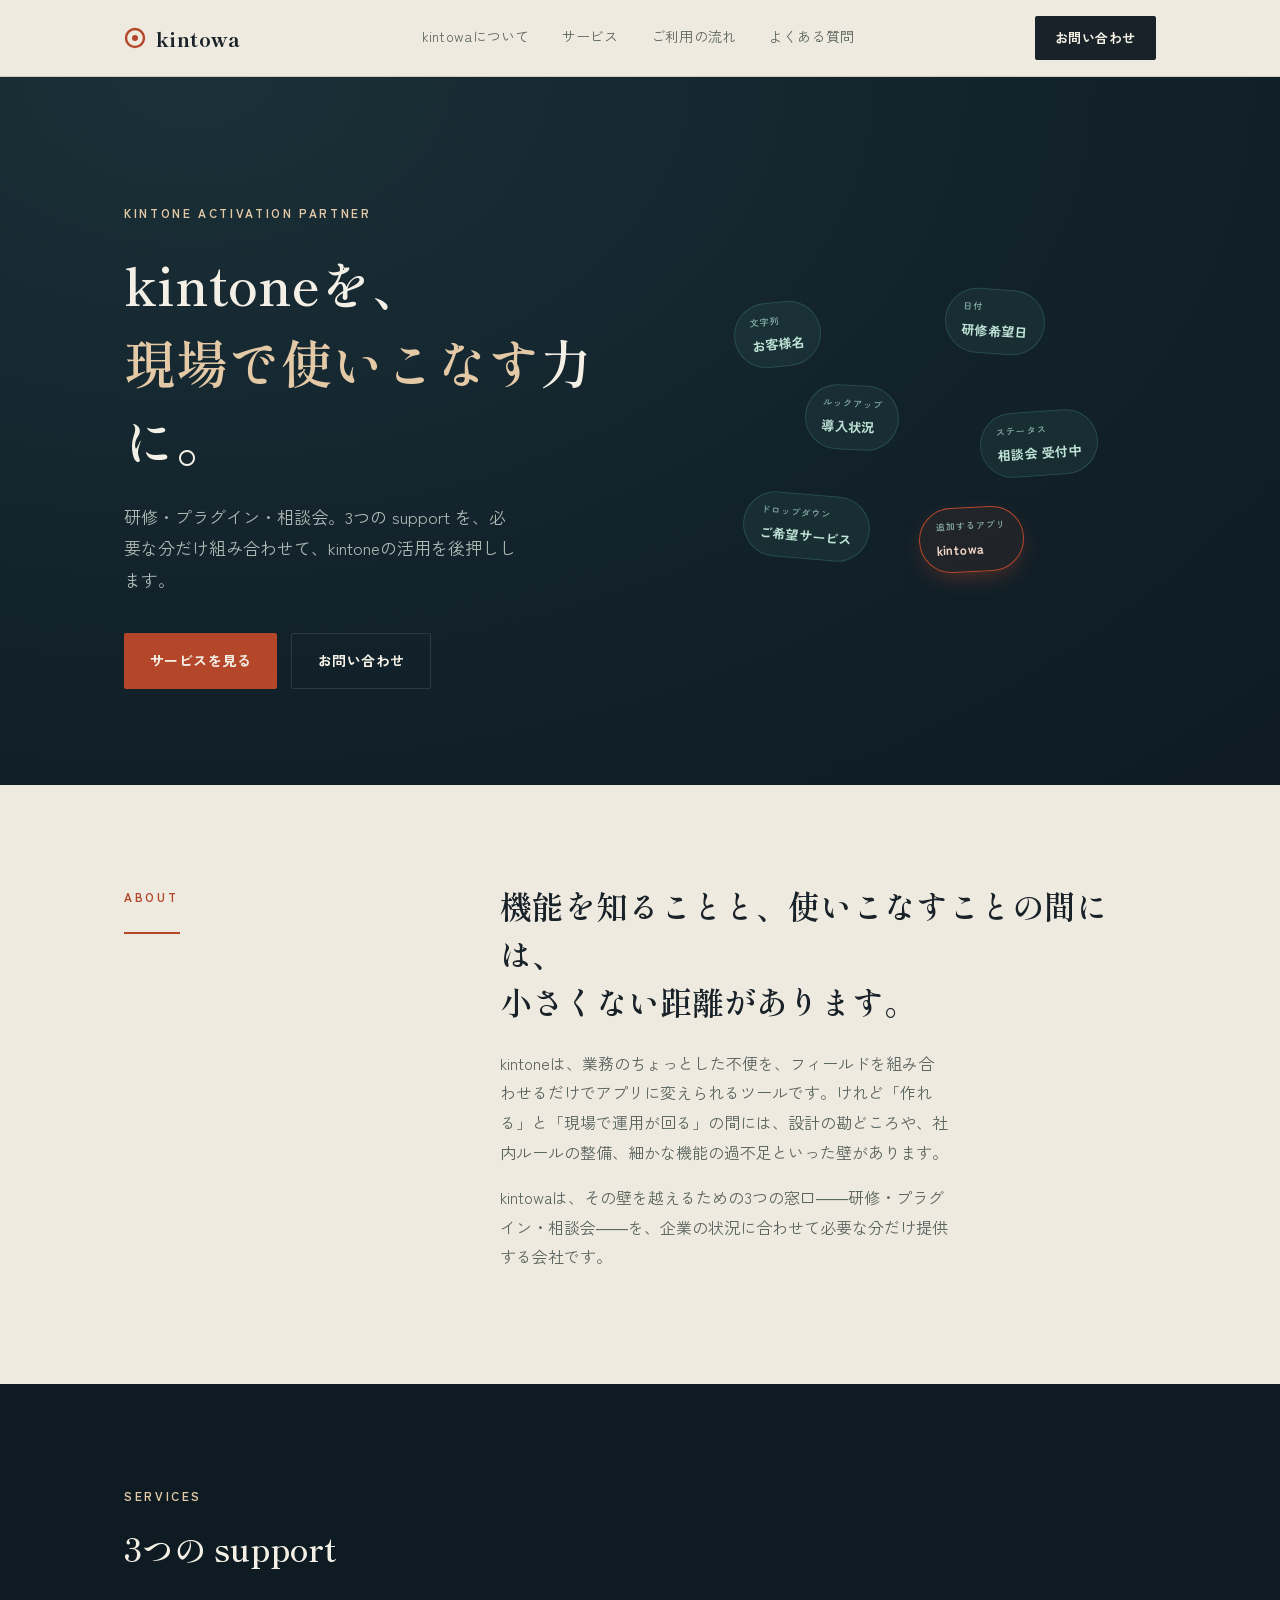
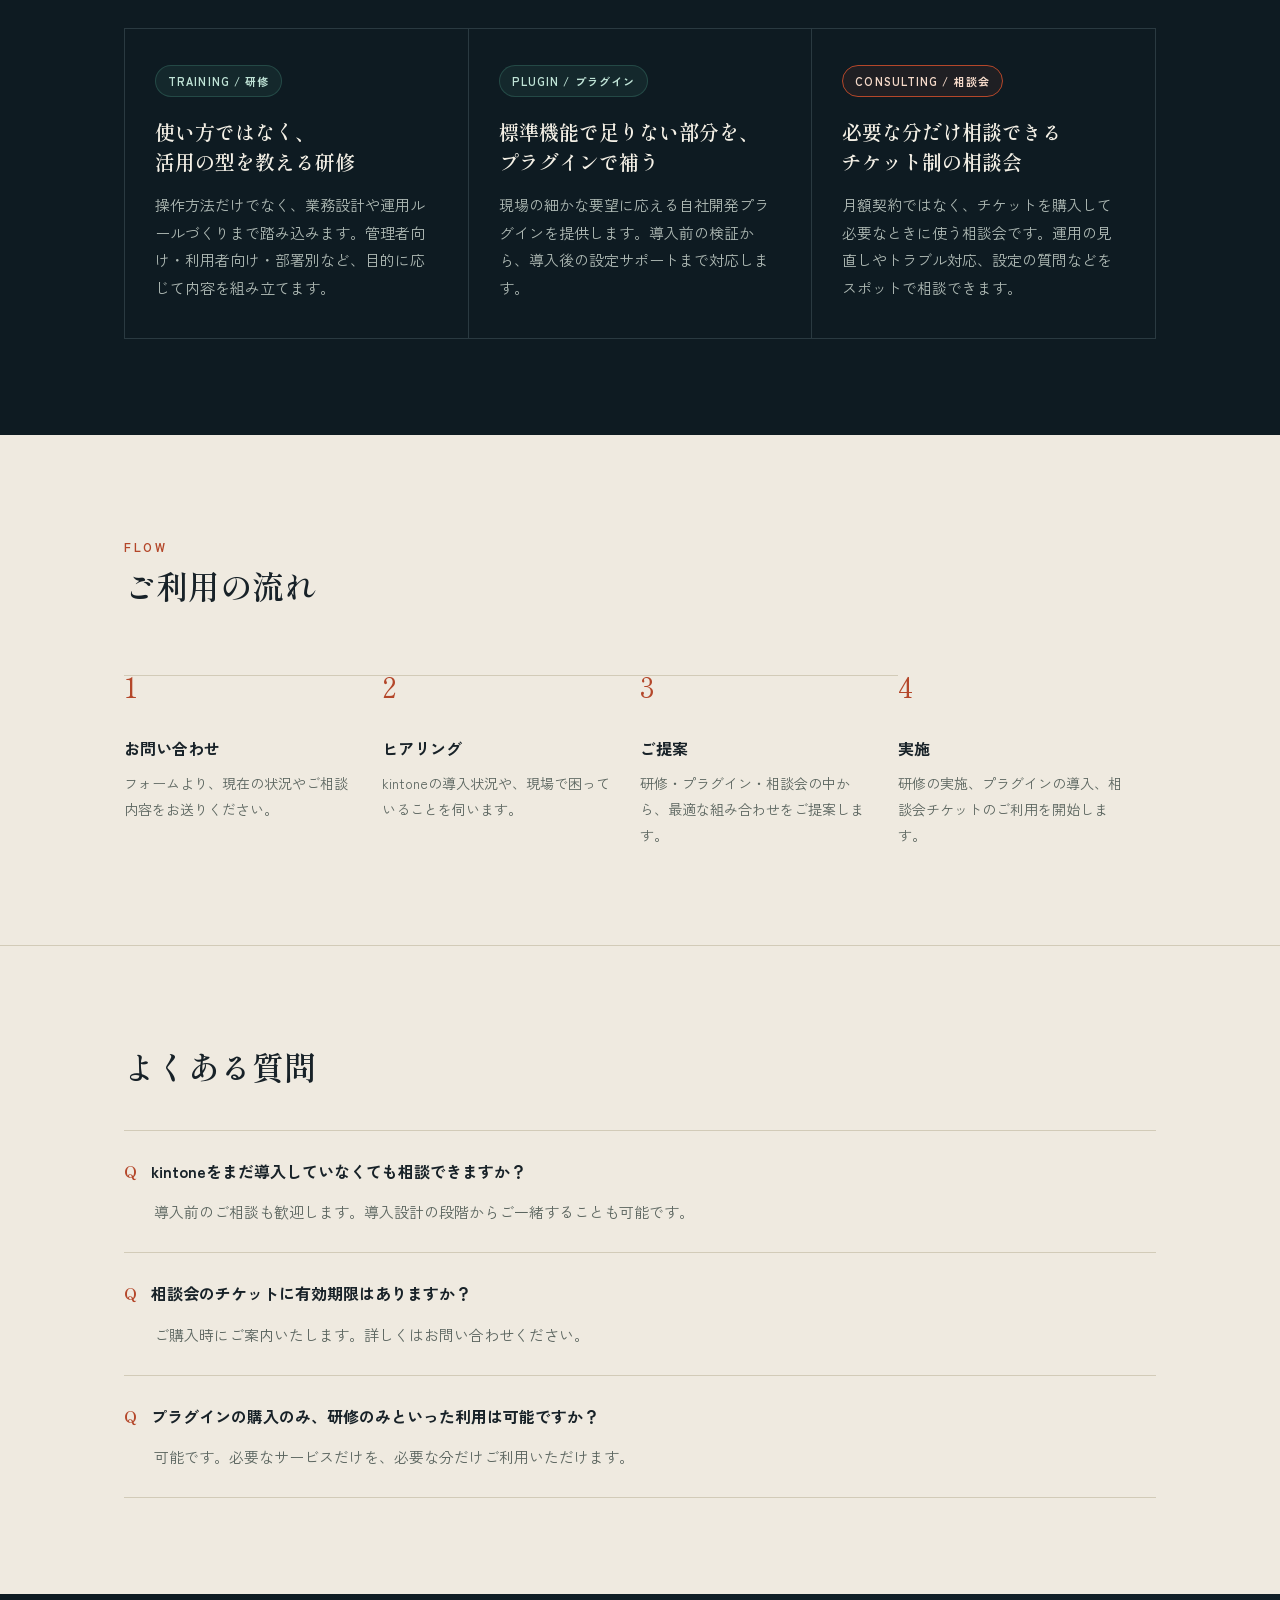
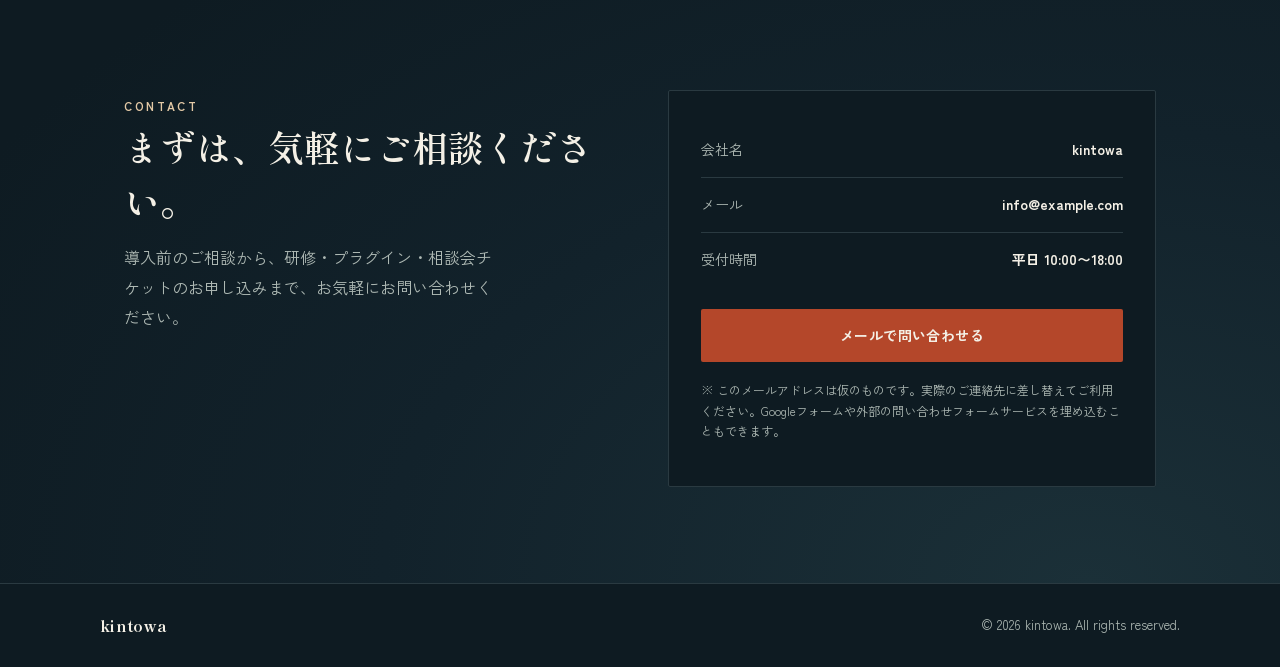
==== index.html @ f4c5b15b "Add files via upload" ====
<!DOCTYPE html>
<html lang="ja">
<head>
<meta charset="UTF-8">
<meta name="viewport" content="width=device-width, initial-scale=1.0">
<title>kintowa | kintoneを、現場で使いこなす。</title>
<meta name="description" content="kintowaは、kintoneの研修・プラグイン販売・チケット制相談会を通じて、現場での活用を支援する会社です。">
<style>
  @import url('https://fonts.googleapis.com/css2?family=Shippori+Mincho:wght@400;600;800&family=Zen+Kaku+Gothic+New:wght@400;500;700&display=swap');

  :root{
    --bg-dark:#12222B;
    --bg-dark-2:#0E1B22;
    --bg-light:#EFEAE0;
    --ink:#182228;
    --paper:#F4F0E6;
    --muted-on-light:#5B655F;
    --muted-on-dark:#AEB9B4;
    --stamp:#B4472A;
    --stamp-soft:#B4472A1a;
    --field:#3E7A6B;
    --field-soft:#3E7A6B26;
    --line-light:#D2CBB8;
    --line-dark:#2A3A41;
    --radius:2px;
  }

  *{box-sizing:border-box;}
  html{scroll-behavior:smooth;}
  body{
    margin:0;
    font-family:'Zen Kaku Gothic New', sans-serif;
    background:var(--bg-light);
    color:var(--ink);
    line-height:1.85;
    -webkit-font-smoothing:antialiased;
  }
  h1,h2,h3{
    font-family:'Shippori Mincho', serif;
    font-weight:600;
    line-height:1.5;
    margin:0;
  }
  a{color:inherit;text-decoration:none;}
  img,svg{display:block;max-width:100%;}
  .wrap{max-width:1080px;margin:0 auto;padding:0 24px;}
  section{padding:96px 0;}
  @media (max-width:640px){ section{padding:64px 0;} }

  .kicker{
    font-size:12px;
    letter-spacing:.22em;
    font-weight:700;
    text-transform:uppercase;
  }
  .on-light .kicker{color:var(--stamp);}
  .on-dark .kicker{color:#E3C9A6;}

  /* ---------- Header ---------- */
  header{
    position:sticky; top:0; z-index:50;
    background:rgba(239,234,224,.92);
    backdrop-filter:blur(6px);
    border-bottom:1px solid var(--line-light);
  }
  .header-inner{
    max-width:1080px;margin:0 auto;padding:16px 24px;
    display:flex;align-items:center;justify-content:space-between;
  }
  .brand{display:flex;align-items:center;gap:10px;font-family:'Shippori Mincho',serif;font-size:20px;font-weight:800;letter-spacing:.02em;}
  .brand .ring{width:22px;height:22px;flex:none;}
  nav.links{display:flex;gap:32px;font-size:14px;letter-spacing:.02em;}
  nav.links a{color:var(--muted-on-light);border-bottom:1px solid transparent;padding-bottom:2px;transition:color .15s, border-color .15s;}
  nav.links a:hover{color:var(--ink);border-color:var(--stamp);}
  .nav-cta{
    font-size:13px;font-weight:700;color:var(--paper);
    background:var(--ink);padding:10px 20px;border-radius:var(--radius);
    letter-spacing:.04em;
  }
  @media (max-width:720px){ nav.links{display:none;} }

  /* ---------- Hero ---------- */
  .hero{
    background:radial-gradient(120% 140% at 15% 0%, #1B3038 0%, var(--bg-dark) 55%, var(--bg-dark-2) 100%);
    color:var(--paper);
    padding-top:120px;
  }
  .hero-grid{
    display:grid;grid-template-columns:1.1fr .9fr;gap:56px;align-items:center;
  }
  @media (max-width:860px){ .hero-grid{grid-template-columns:1fr;} }
  .hero h1{font-size:clamp(32px,4.6vw,52px);color:var(--paper);margin-top:18px;}
  .hero h1 em{font-style:normal;color:#E3C9A6;}
  .hero p.lead{margin-top:22px;color:var(--muted-on-dark);font-size:17px;max-width:44ch;}
  .hero-cta{display:flex;gap:14px;margin-top:38px;flex-wrap:wrap;}
  .btn{
    display:inline-flex;align-items:center;gap:8px;
    padding:14px 26px;border-radius:var(--radius);
    font-size:14px;font-weight:700;letter-spacing:.03em;
    transition:transform .15s ease, background .15s ease;
  }
  .btn:hover{transform:translateY(-1px);}
  .btn-primary{background:var(--stamp);color:var(--paper);}
  .btn-primary:hover{background:#9C3B21;}
  .btn-ghost{border:1px solid var(--line-dark);color:var(--paper);}
  .btn-ghost:hover{border-color:var(--paper);}
  .on-light .btn-ghost{border:1px solid var(--line-light);color:var(--ink);}
  .on-light .btn-ghost:hover{border-color:var(--ink);}

  /* field-chip cluster (signature element) */
  .chips{position:relative;height:320px;}
  .chip{
    position:absolute;
    font-family:'Zen Kaku Gothic New',sans-serif;
    font-size:13px;font-weight:700;letter-spacing:.02em;
    padding:10px 16px;border-radius:999px;
    background:var(--field-soft);
    color:#BFE3D6;
    border:1px solid #3E7A6B66;
    white-space:nowrap;
  }
  .chip span.tag{display:block;font-size:9px;letter-spacing:.12em;color:#8FB8AC;font-weight:500;margin-bottom:2px;}
  .chip.c1{top:6%; left:4%;  transform:rotate(-6deg);}
  .chip.c2{top:2%; left:52%; transform:rotate(4deg);}
  .chip.c3{top:32%; left:20%; transform:rotate(3deg);}
  .chip.c4{top:40%; left:60%; transform:rotate(-4deg);}
  .chip.c5{top:66%; left:6%;  transform:rotate(5deg);}
  .chip.c6{top:70%; left:46%; transform:rotate(-3deg);}
  .chip.highlight{
    background:var(--stamp-soft);
    border:1px solid var(--stamp);
    color:#F4D9C9;
    box-shadow:0 8px 24px -8px rgba(180,71,42,.55);
  }
  .chip .arrow{position:absolute;left:-30px;top:50%;transform:translateY(-50%);font-size:16px;color:var(--stamp);}
  @media (max-width:860px){ .chips{height:260px;} .chip{font-size:11px;padding:8px 12px;} }
  @media (max-width:480px){ .chips{display:none;} }

  /* ---------- About ---------- */
  .about{background:var(--bg-light);}
  .about-grid{display:grid;grid-template-columns:.5fr 1fr;gap:48px;}
  @media (max-width:720px){ .about-grid{grid-template-columns:1fr;} }
  .about h2{font-size:clamp(24px,3vw,32px);}
  .about p{color:var(--muted-on-light);max-width:56ch;}
  .rule{width:56px;height:2px;background:var(--stamp);margin:22px 0;}

  /* ---------- Services ---------- */
  .services{background:var(--bg-dark-2);color:var(--paper);}
  .services .sec-head{max-width:60ch;margin-bottom:56px;}
  .services h2{color:var(--paper);font-size:clamp(24px,3vw,32px);margin-top:14px;}
  .svc-grid{display:grid;grid-template-columns:repeat(3,1fr);gap:1px;background:var(--line-dark);border:1px solid var(--line-dark);}
  @media (max-width:820px){ .svc-grid{grid-template-columns:1fr;} }
  .svc-card{background:var(--bg-dark-2);padding:36px 30px;}
  .svc-card .tagchip{
    display:inline-block;font-size:11px;font-weight:700;letter-spacing:.1em;
    padding:5px 12px;border-radius:999px;margin-bottom:20px;
  }
  .svc-card.f1 .tagchip{background:var(--field-soft);color:#BFE3D6;border:1px solid #3E7A6B66;}
  .svc-card.f2 .tagchip{background:var(--field-soft);color:#BFE3D6;border:1px solid #3E7A6B66;}
  .svc-card.f3 .tagchip{background:var(--stamp-soft);color:#F4D9C9;border:1px solid var(--stamp);}
  .svc-card h3{color:var(--paper);font-size:20px;margin-bottom:14px;}
  .svc-card p{color:var(--muted-on-dark);font-size:15px;margin:0;}

  /* ---------- Flow ---------- */
  .flow{background:var(--bg-light);}
  .flow .sec-head{max-width:60ch;margin-bottom:52px;}
  .flow h2{font-size:clamp(24px,3vw,32px);}
  .steps{display:grid;grid-template-columns:repeat(4,1fr);gap:0;position:relative;}
  @media (max-width:860px){ .steps{grid-template-columns:1fr;gap:28px;} }
  .step{padding:0 24px 0 0;position:relative;}
  .step:not(:last-child)::after{
    content:"";position:absolute;top:14px;right:0;width:100%;height:1px;background:var(--line-light);
  }
  @media (max-width:860px){ .step:not(:last-child)::after{display:none;} }
  .step .num{font-family:'Shippori Mincho',serif;font-size:28px;color:var(--stamp);display:block;margin-bottom:14px;}
  .step h4{font-size:16px;font-weight:700;margin-bottom:8px;font-family:'Zen Kaku Gothic New',sans-serif;}
  .step p{color:var(--muted-on-light);font-size:14px;margin:0;}

  /* ---------- FAQ ---------- */
  .faq{background:var(--bg-light);border-top:1px solid var(--line-light);}
  .faq h2{font-size:clamp(24px,3vw,32px);margin-bottom:40px;}
  .qa{border-top:1px solid var(--line-light);padding:26px 0;}
  .qa:last-child{border-bottom:1px solid var(--line-light);}
  .qa .q{display:flex;gap:14px;font-weight:700;font-size:16px;}
  .qa .q .mark{color:var(--stamp);font-family:'Shippori Mincho',serif;}
  .qa .a{margin-top:12px;padding-left:30px;color:var(--muted-on-light);font-size:15px;}

  /* ---------- Contact ---------- */
  .contact{
    background:radial-gradient(100% 140% at 85% 100%, #1B3038 0%, var(--bg-dark) 55%, var(--bg-dark-2) 100%);
    color:var(--paper);
  }
  .contact-inner{display:grid;grid-template-columns:1fr 1fr;gap:56px;align-items:start;}
  @media (max-width:820px){ .contact-inner{grid-template-columns:1fr;} }
  .contact h2{color:var(--paper);font-size:clamp(26px,3.4vw,36px);}
  .contact p.lead{color:var(--muted-on-dark);margin-top:16px;max-width:46ch;}
  .contact-card{
    background:#0E1B22;border:1px solid var(--line-dark);border-radius:var(--radius);padding:32px;
  }
  .contact-card .row{display:flex;justify-content:space-between;padding:14px 0;border-bottom:1px solid var(--line-dark);font-size:14px;}
  .contact-card .row:last-of-type{border-bottom:none;}
  .contact-card .row span:first-child{color:var(--muted-on-dark);}
  .contact-card .row span:last-child{color:var(--paper);font-weight:700;}
  .contact-note{margin-top:18px;font-size:12px;color:var(--muted-on-dark);line-height:1.7;}

  /* ---------- Footer ---------- */
  footer{background:var(--bg-dark-2);color:var(--muted-on-dark);border-top:1px solid var(--line-dark);}
  .footer-inner{display:flex;justify-content:space-between;align-items:center;padding:28px 0;font-size:13px;flex-wrap:wrap;gap:12px;}
  .footer-inner .brand{color:var(--paper);font-size:15px;}

  @media (prefers-reduced-motion: reduce){
    html{scroll-behavior:auto;}
    .btn{transition:none;}
  }
</style>
</head>
<body>

<header class="on-light">
  <div class="header-inner">
    <a href="#top" class="brand">
      <svg class="ring" viewBox="0 0 22 22"><circle cx="11" cy="11" r="9" fill="none" stroke="#B4472A" stroke-width="2.4"/><circle cx="11" cy="11" r="3" fill="#B4472A"/></svg>
      kintowa
    </a>
    <nav class="links">
      <a href="#about">kintowaについて</a>
      <a href="#services">サービス</a>
      <a href="#flow">ご利用の流れ</a>
      <a href="#faq">よくある質問</a>
    </nav>
    <a href="#contact" class="nav-cta">お問い合わせ</a>
  </div>
</header>

<section class="hero on-dark" id="top">
  <div class="wrap hero-grid">
    <div>
      <span class="kicker">kintone activation partner</span>
      <h1>kintoneを、<br><em>現場で使いこなす</em>力に。</h1>
      <p class="lead">研修・プラグイン・相談会。3つの support を、必要な分だけ組み合わせて、kintoneの活用を後押しします。</p>
      <div class="hero-cta">
        <a href="#services" class="btn btn-primary">サービスを見る</a>
        <a href="#contact" class="btn btn-ghost">お問い合わせ</a>
      </div>
    </div>
    <div class="chips" aria-hidden="true">
      <div class="chip c1"><span class="tag">文字列</span>お客様名</div>
      <div class="chip c2"><span class="tag">日付</span>研修希望日</div>
      <div class="chip c3"><span class="tag">ルックアップ</span>導入状況</div>
      <div class="chip c4"><span class="tag">ステータス</span>相談会 受付中</div>
      <div class="chip c5"><span class="tag">ドロップダウン</span>ご希望サービス</div>
      <div class="chip c6 highlight"><span class="tag">追加するアプリ</span>kintowa</div>
    </div>
  </div>
</section>

<section class="about on-light" id="about">
  <div class="wrap about-grid">
    <div>
      <span class="kicker">about</span>
      <div class="rule"></div>
    </div>
    <div>
      <h2>機能を知ることと、使いこなすことの間には、<br>小さくない距離があります。</h2>
      <p style="margin-top:24px;">kintoneは、業務のちょっとした不便を、フィールドを組み合わせるだけでアプリに変えられるツールです。けれど「作れる」と「現場で運用が回る」の間には、設計の勘どころや、社内ルールの整備、細かな機能の過不足といった壁があります。</p>
      <p>kintowaは、その壁を越えるための3つの窓口――研修・プラグイン・相談会――を、企業の状況に合わせて必要な分だけ提供する会社です。</p>
    </div>
  </div>
</section>

<section class="services on-dark" id="services">
  <div class="wrap">
    <div class="sec-head">
      <span class="kicker">services</span>
      <h2>3つの support</h2>
    </div>
    <div class="svc-grid">
      <div class="svc-card f1">
        <span class="tagchip">TRAINING / 研修</span>
        <h3>使い方ではなく、<br>活用の型を教える研修</h3>
        <p>操作方法だけでなく、業務設計や運用ルールづくりまで踏み込みます。管理者向け・利用者向け・部署別など、目的に応じて内容を組み立てます。</p>
      </div>
      <div class="svc-card f2">
        <span class="tagchip">PLUGIN / プラグイン</span>
        <h3>標準機能で足りない部分を、<br>プラグインで補う</h3>
        <p>現場の細かな要望に応える自社開発プラグインを提供します。導入前の検証から、導入後の設定サポートまで対応します。</p>
      </div>
      <div class="svc-card f3">
        <span class="tagchip">CONSULTING / 相談会</span>
        <h3>必要な分だけ相談できる<br>チケット制の相談会</h3>
        <p>月額契約ではなく、チケットを購入して必要なときに使う相談会です。運用の見直しやトラブル対応、設定の質問などをスポットで相談できます。</p>
      </div>
    </div>
  </div>
</section>

<section class="flow on-light" id="flow">
  <div class="wrap">
    <div class="sec-head">
      <span class="kicker">flow</span>
      <h2>ご利用の流れ</h2>
    </div>
    <div class="steps">
      <div class="step">
        <span class="num">1</span>
        <h4>お問い合わせ</h4>
        <p>フォームより、現在の状況やご相談内容をお送りください。</p>
      </div>
      <div class="step">
        <span class="num">2</span>
        <h4>ヒアリング</h4>
        <p>kintoneの導入状況や、現場で困っていることを伺います。</p>
      </div>
      <div class="step">
        <span class="num">3</span>
        <h4>ご提案</h4>
        <p>研修・プラグイン・相談会の中から、最適な組み合わせをご提案します。</p>
      </div>
      <div class="step">
        <span class="num">4</span>
        <h4>実施</h4>
        <p>研修の実施、プラグインの導入、相談会チケットのご利用を開始します。</p>
      </div>
    </div>
  </div>
</section>

<section class="faq on-light" id="faq">
  <div class="wrap">
    <h2>よくある質問</h2>
    <div class="qa">
      <div class="q"><span class="mark">Q</span>kintoneをまだ導入していなくても相談できますか？</div>
      <div class="a">導入前のご相談も歓迎します。導入設計の段階からご一緒することも可能です。</div>
    </div>
    <div class="qa">
      <div class="q"><span class="mark">Q</span>相談会のチケットに有効期限はありますか？</div>
      <div class="a">ご購入時にご案内いたします。詳しくはお問い合わせください。</div>
    </div>
    <div class="qa">
      <div class="q"><span class="mark">Q</span>プラグインの購入のみ、研修のみといった利用は可能ですか？</div>
      <div class="a">可能です。必要なサービスだけを、必要な分だけご利用いただけます。</div>
    </div>
  </div>
</section>

<section class="contact on-dark" id="contact">
  <div class="wrap contact-inner">
    <div>
      <span class="kicker">contact</span>
      <h2>まずは、気軽にご相談ください。</h2>
      <p class="lead">導入前のご相談から、研修・プラグイン・相談会チケットのお申し込みまで、お気軽にお問い合わせください。</p>
    </div>
    <div class="contact-card">
      <div class="row"><span>会社名</span><span>kintowa</span></div>
      <div class="row"><span>メール</span><span><a href="mailto:info@example.com">info@example.com</a></span></div>
      <div class="row"><span>受付時間</span><span>平日 10:00〜18:00</span></div>
      <a href="mailto:info@example.com" class="btn btn-primary" style="width:100%;justify-content:center;margin-top:22px;">メールで問い合わせる</a>
      <p class="contact-note">※ このメールアドレスは仮のものです。実際のご連絡先に差し替えてご利用ください。Googleフォームや外部の問い合わせフォームサービスを埋め込むこともできます。</p>
    </div>
  </div>
</section>

<footer>
  <div class="wrap footer-inner">
    <span class="brand">kintowa</span>
    <span>© 2026 kintowa. All rights reserved.</span>
  </div>
</footer>

</body>
</html>
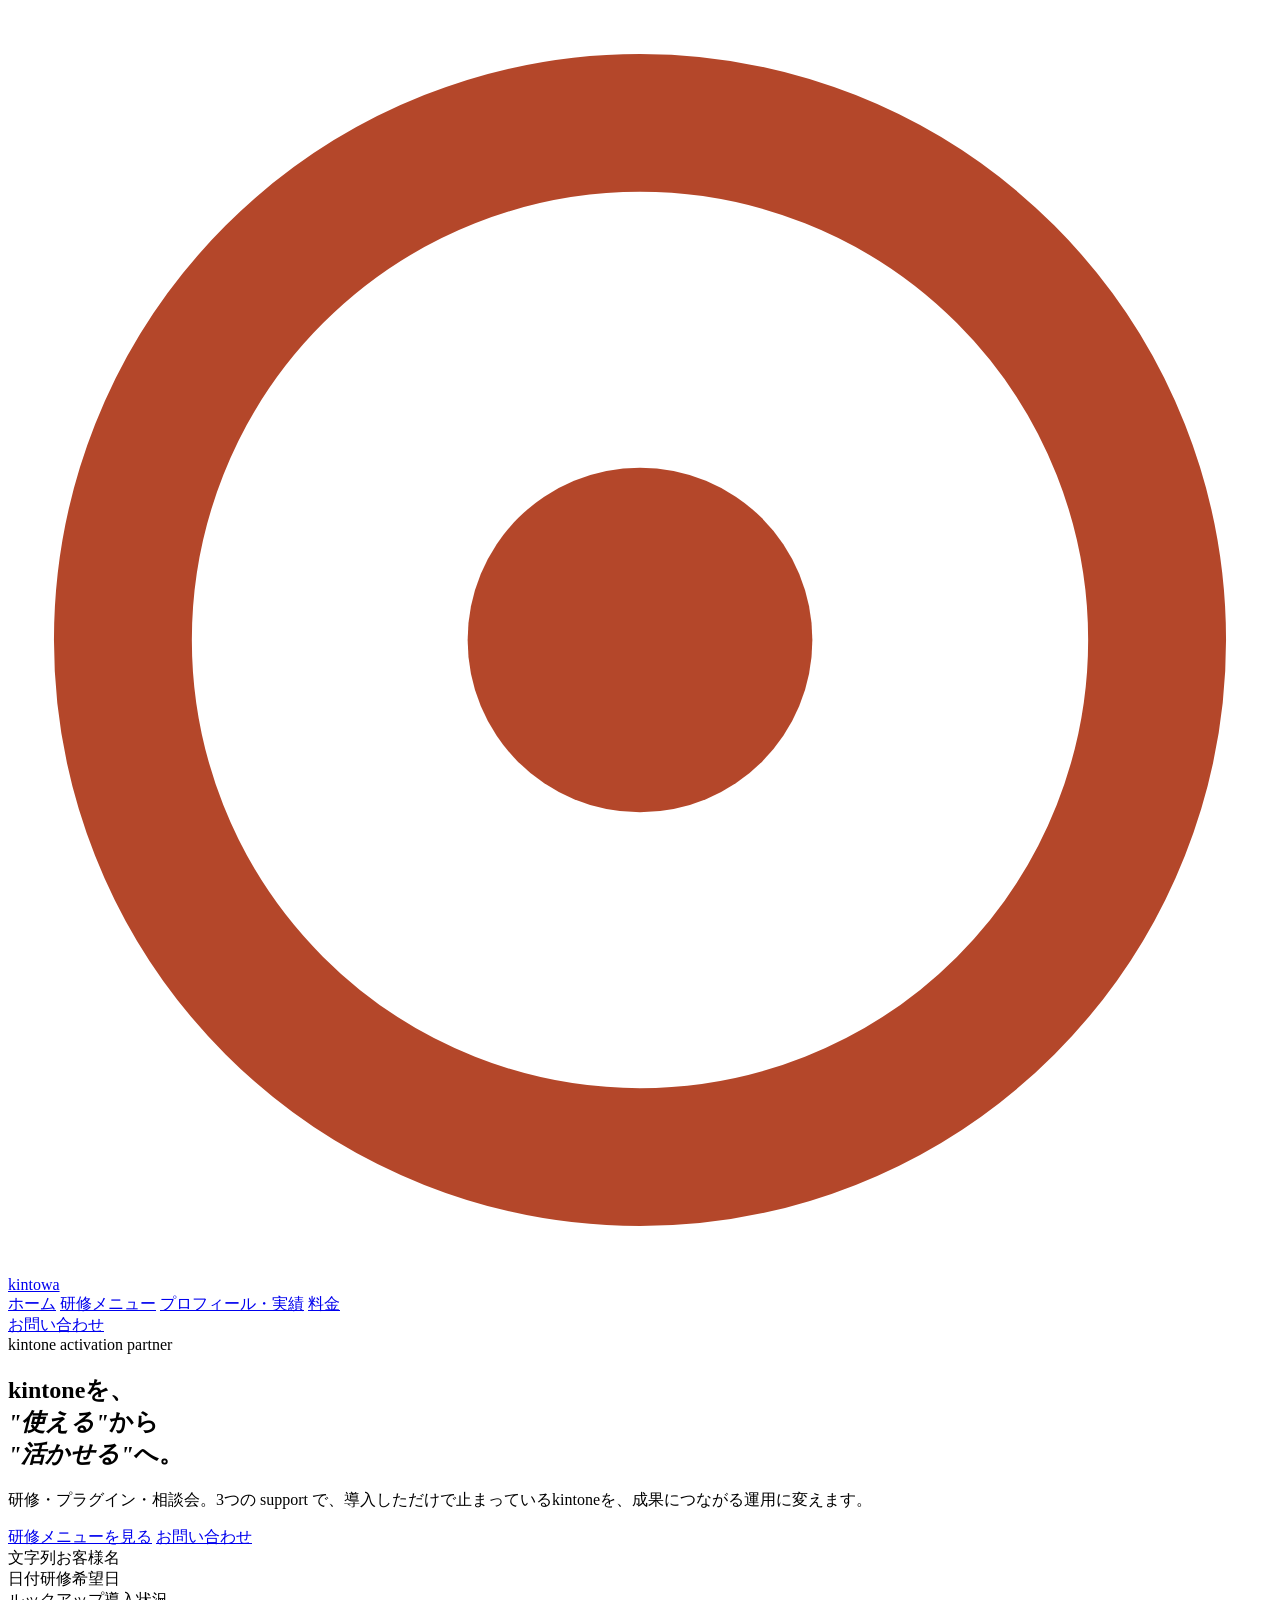
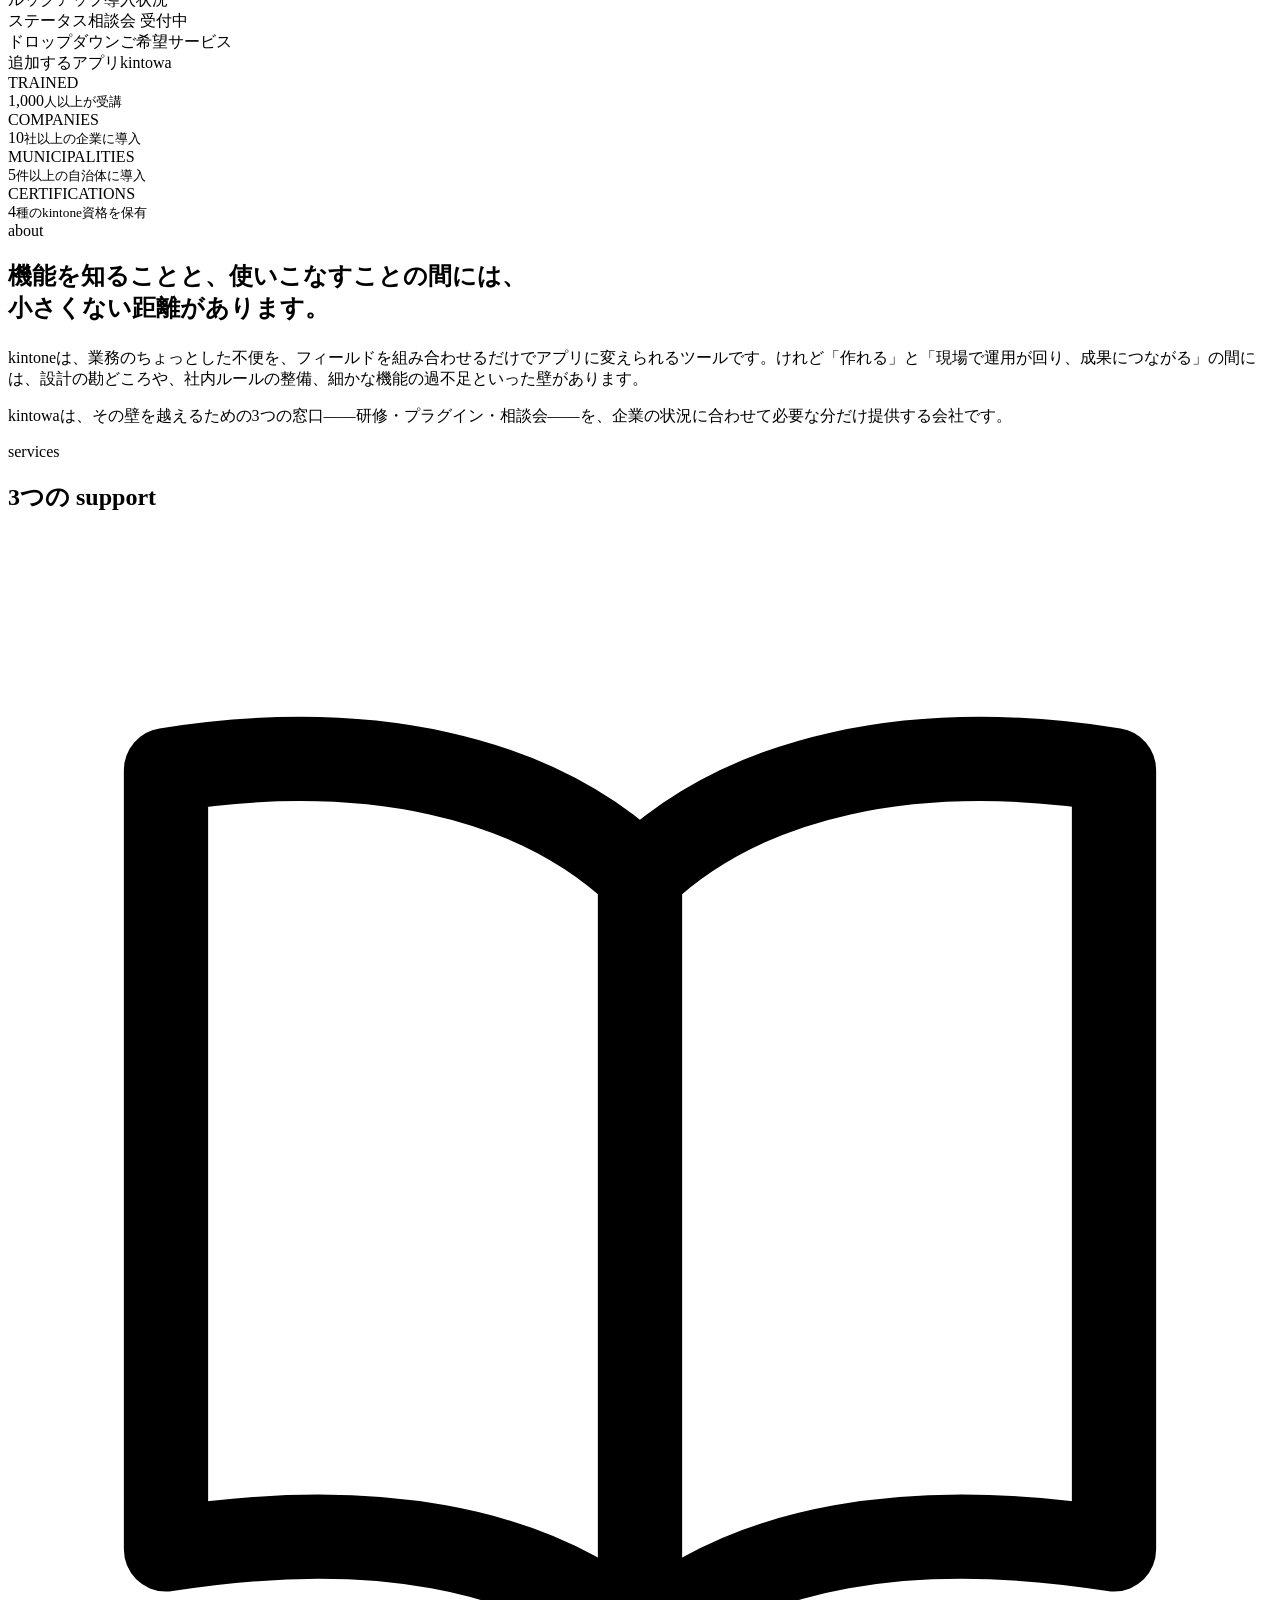
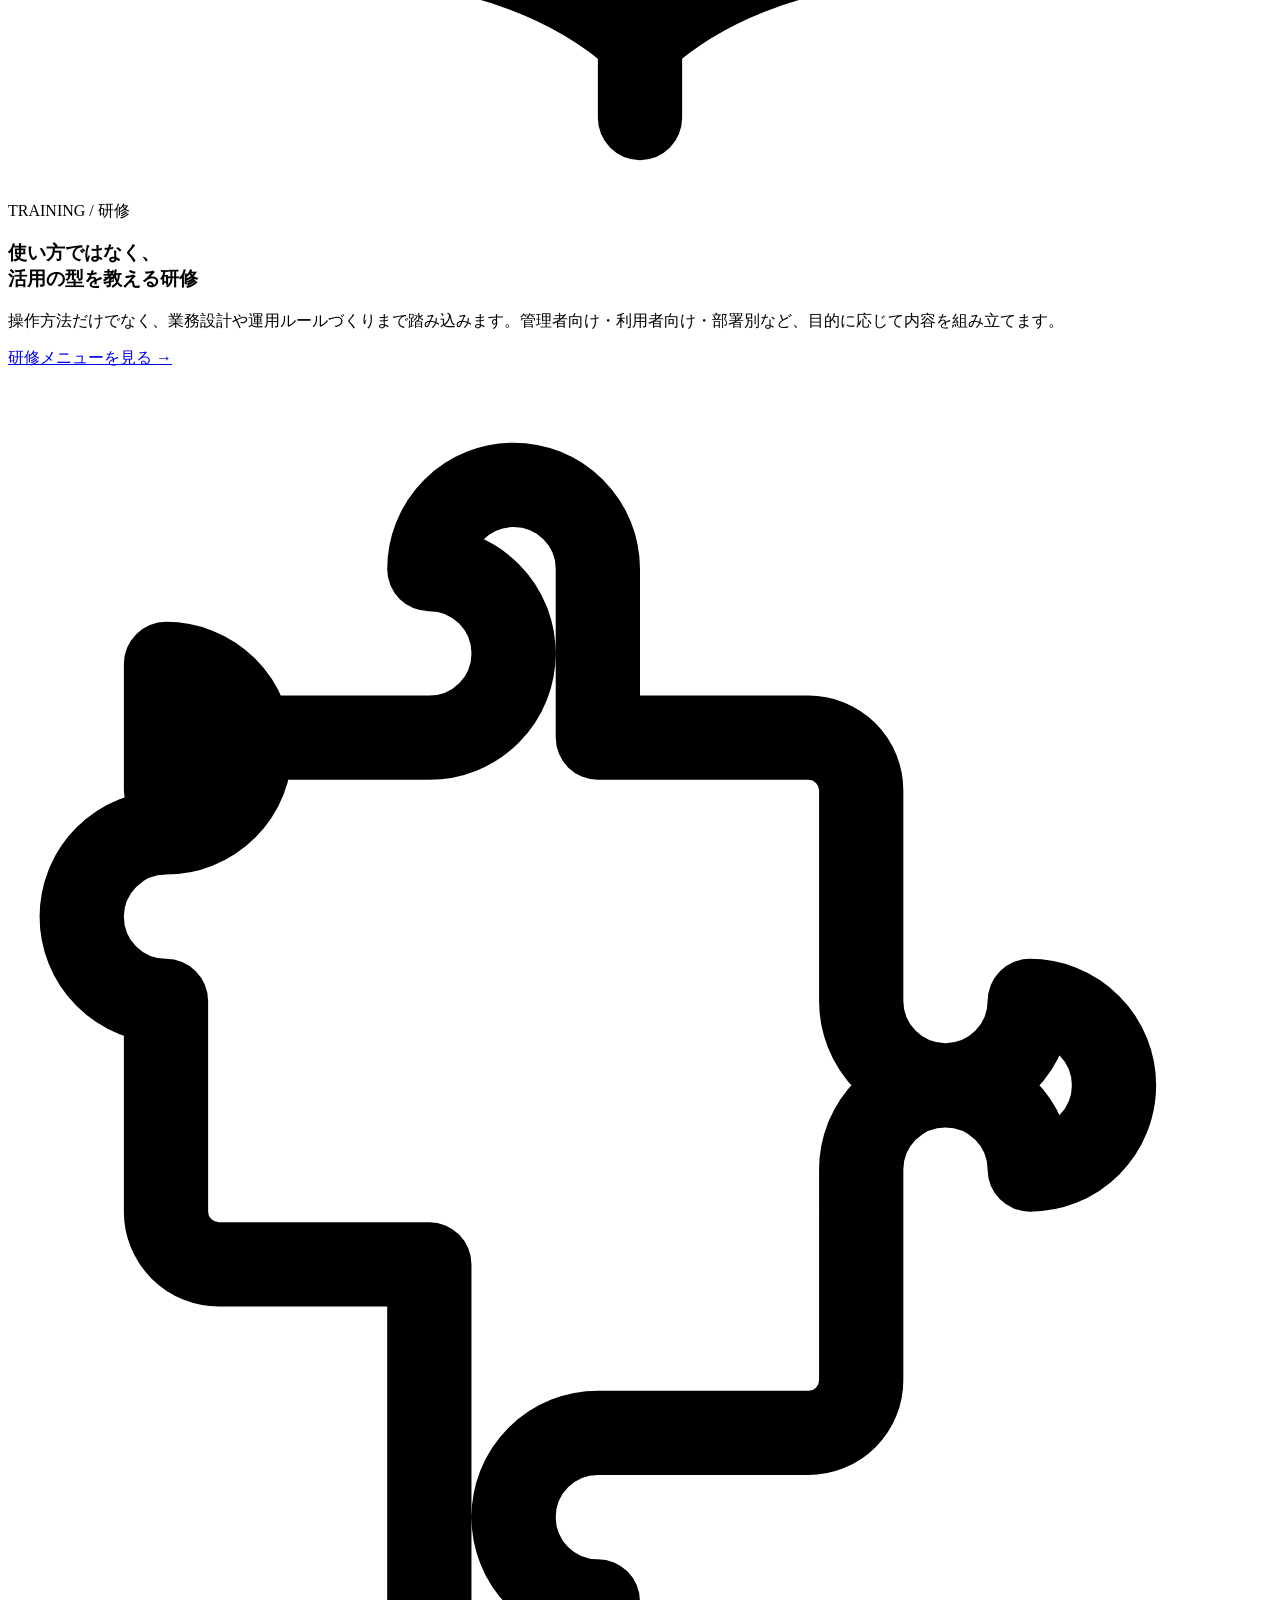
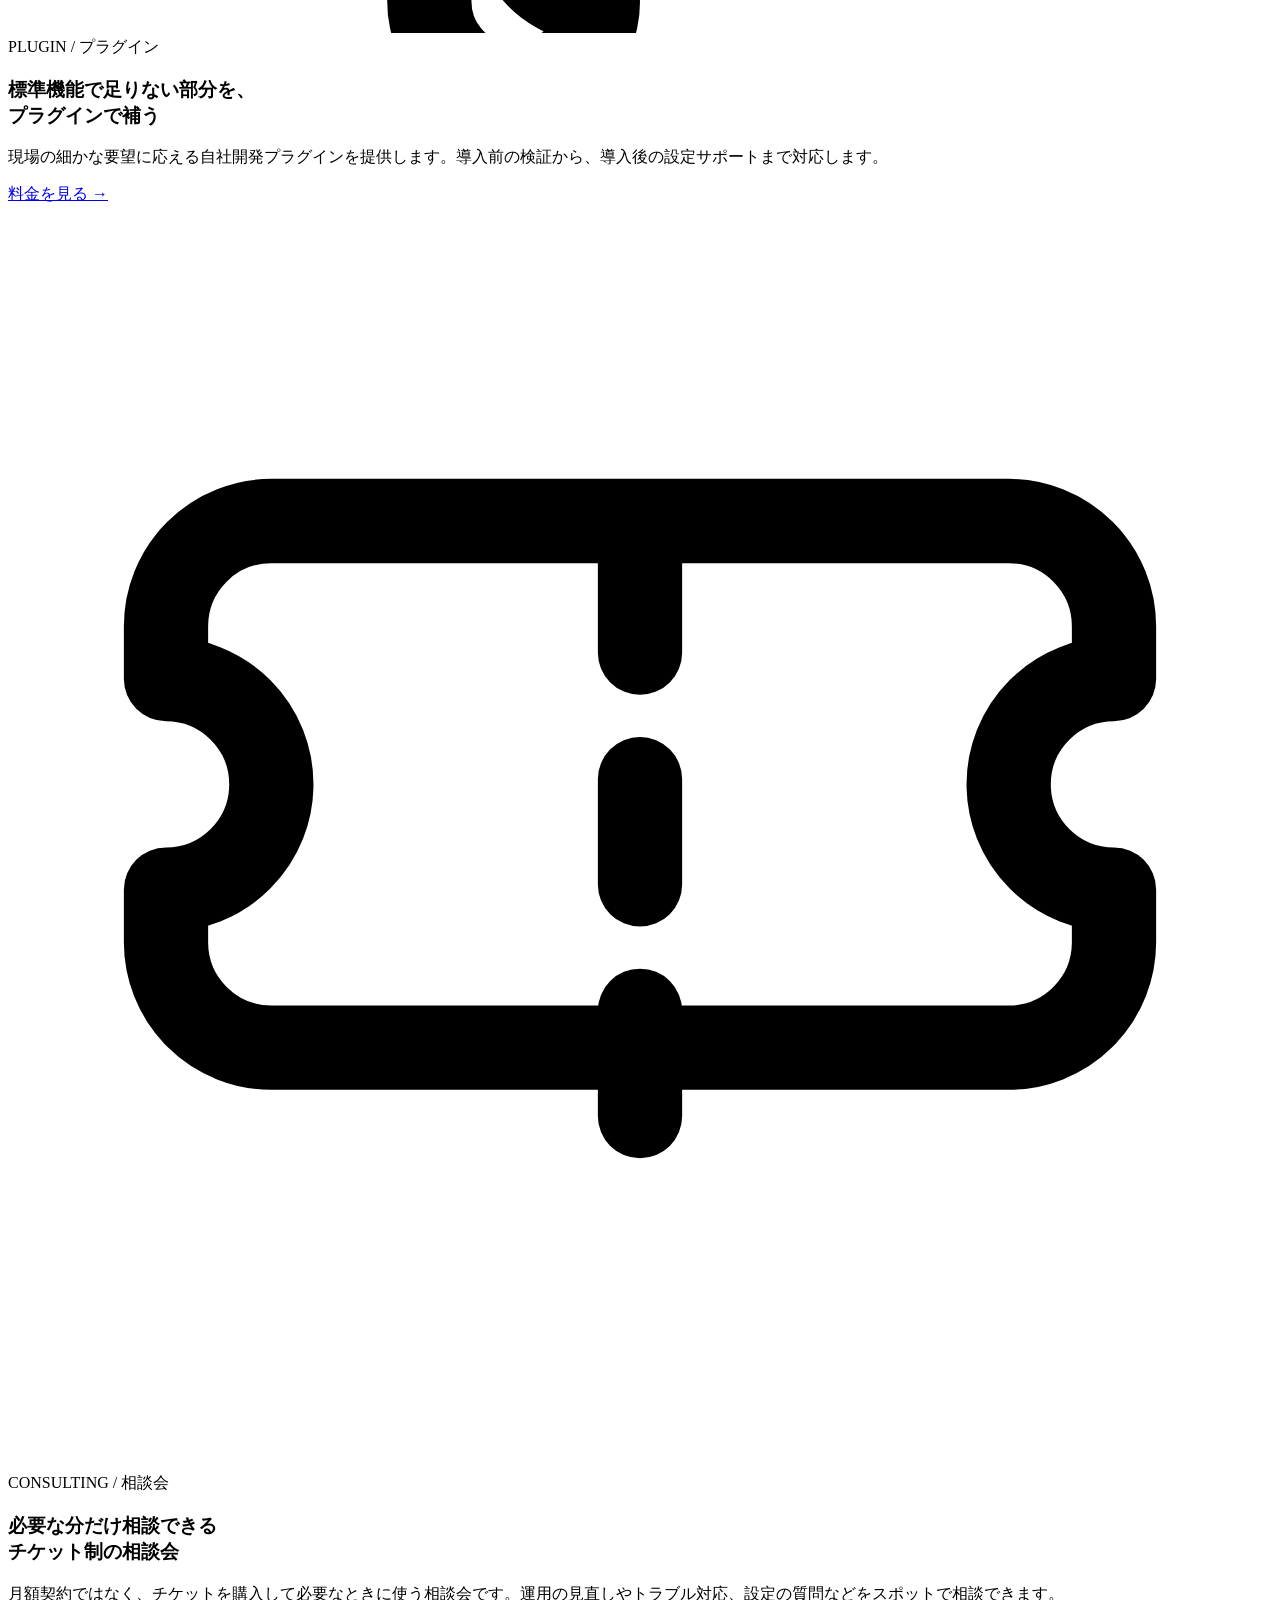
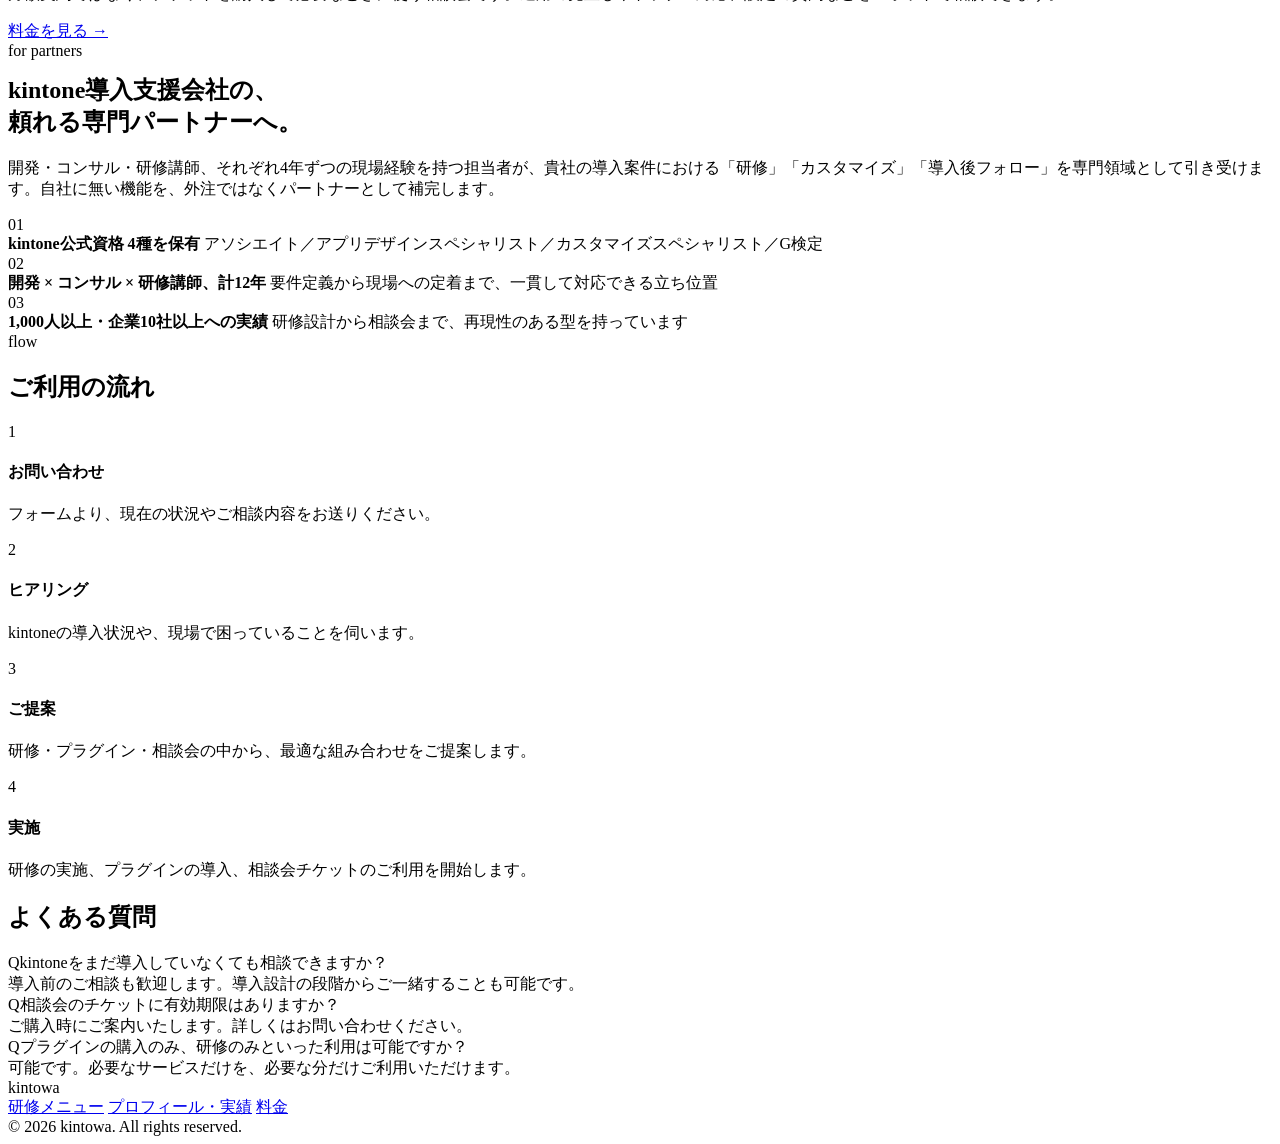
==== commit c99d9eaa: "Add files via upload" ====
--- a/index.html
+++ b/index.html
@@ -3,232 +3,25 @@
 <head>
 <meta charset="UTF-8">
 <meta name="viewport" content="width=device-width, initial-scale=1.0">
-<title>kintowa | kintoneを、現場で使いこなす。</title>
-<meta name="description" content="kintowaは、kintoneの研修・プラグイン販売・チケット制相談会を通じて、現場での活用を支援する会社です。">
-<style>
-  @import url('https://fonts.googleapis.com/css2?family=Shippori+Mincho:wght@400;600;800&family=Zen+Kaku+Gothic+New:wght@400;500;700&display=swap');
-
-  :root{
-    --bg-dark:#12222B;
-    --bg-dark-2:#0E1B22;
-    --bg-light:#EFEAE0;
-    --ink:#182228;
-    --paper:#F4F0E6;
-    --muted-on-light:#5B655F;
-    --muted-on-dark:#AEB9B4;
-    --stamp:#B4472A;
-    --stamp-soft:#B4472A1a;
-    --field:#3E7A6B;
-    --field-soft:#3E7A6B26;
-    --line-light:#D2CBB8;
-    --line-dark:#2A3A41;
-    --radius:2px;
-  }
-
-  *{box-sizing:border-box;}
-  html{scroll-behavior:smooth;}
-  body{
-    margin:0;
-    font-family:'Zen Kaku Gothic New', sans-serif;
-    background:var(--bg-light);
-    color:var(--ink);
-    line-height:1.85;
-    -webkit-font-smoothing:antialiased;
-  }
-  h1,h2,h3{
-    font-family:'Shippori Mincho', serif;
-    font-weight:600;
-    line-height:1.5;
-    margin:0;
-  }
-  a{color:inherit;text-decoration:none;}
-  img,svg{display:block;max-width:100%;}
-  .wrap{max-width:1080px;margin:0 auto;padding:0 24px;}
-  section{padding:96px 0;}
-  @media (max-width:640px){ section{padding:64px 0;} }
-
-  .kicker{
-    font-size:12px;
-    letter-spacing:.22em;
-    font-weight:700;
-    text-transform:uppercase;
-  }
-  .on-light .kicker{color:var(--stamp);}
-  .on-dark .kicker{color:#E3C9A6;}
-
-  /* ---------- Header ---------- */
-  header{
-    position:sticky; top:0; z-index:50;
-    background:rgba(239,234,224,.92);
-    backdrop-filter:blur(6px);
-    border-bottom:1px solid var(--line-light);
-  }
-  .header-inner{
-    max-width:1080px;margin:0 auto;padding:16px 24px;
-    display:flex;align-items:center;justify-content:space-between;
-  }
-  .brand{display:flex;align-items:center;gap:10px;font-family:'Shippori Mincho',serif;font-size:20px;font-weight:800;letter-spacing:.02em;}
-  .brand .ring{width:22px;height:22px;flex:none;}
-  nav.links{display:flex;gap:32px;font-size:14px;letter-spacing:.02em;}
-  nav.links a{color:var(--muted-on-light);border-bottom:1px solid transparent;padding-bottom:2px;transition:color .15s, border-color .15s;}
-  nav.links a:hover{color:var(--ink);border-color:var(--stamp);}
-  .nav-cta{
-    font-size:13px;font-weight:700;color:var(--paper);
-    background:var(--ink);padding:10px 20px;border-radius:var(--radius);
-    letter-spacing:.04em;
-  }
-  @media (max-width:720px){ nav.links{display:none;} }
-
-  /* ---------- Hero ---------- */
-  .hero{
-    background:radial-gradient(120% 140% at 15% 0%, #1B3038 0%, var(--bg-dark) 55%, var(--bg-dark-2) 100%);
-    color:var(--paper);
-    padding-top:120px;
-  }
-  .hero-grid{
-    display:grid;grid-template-columns:1.1fr .9fr;gap:56px;align-items:center;
-  }
-  @media (max-width:860px){ .hero-grid{grid-template-columns:1fr;} }
-  .hero h1{font-size:clamp(32px,4.6vw,52px);color:var(--paper);margin-top:18px;}
-  .hero h1 em{font-style:normal;color:#E3C9A6;}
-  .hero p.lead{margin-top:22px;color:var(--muted-on-dark);font-size:17px;max-width:44ch;}
-  .hero-cta{display:flex;gap:14px;margin-top:38px;flex-wrap:wrap;}
-  .btn{
-    display:inline-flex;align-items:center;gap:8px;
-    padding:14px 26px;border-radius:var(--radius);
-    font-size:14px;font-weight:700;letter-spacing:.03em;
-    transition:transform .15s ease, background .15s ease;
-  }
-  .btn:hover{transform:translateY(-1px);}
-  .btn-primary{background:var(--stamp);color:var(--paper);}
-  .btn-primary:hover{background:#9C3B21;}
-  .btn-ghost{border:1px solid var(--line-dark);color:var(--paper);}
-  .btn-ghost:hover{border-color:var(--paper);}
-  .on-light .btn-ghost{border:1px solid var(--line-light);color:var(--ink);}
-  .on-light .btn-ghost:hover{border-color:var(--ink);}
-
-  /* field-chip cluster (signature element) */
-  .chips{position:relative;height:320px;}
-  .chip{
-    position:absolute;
-    font-family:'Zen Kaku Gothic New',sans-serif;
-    font-size:13px;font-weight:700;letter-spacing:.02em;
-    padding:10px 16px;border-radius:999px;
-    background:var(--field-soft);
-    color:#BFE3D6;
-    border:1px solid #3E7A6B66;
-    white-space:nowrap;
-  }
-  .chip span.tag{display:block;font-size:9px;letter-spacing:.12em;color:#8FB8AC;font-weight:500;margin-bottom:2px;}
-  .chip.c1{top:6%; left:4%;  transform:rotate(-6deg);}
-  .chip.c2{top:2%; left:52%; transform:rotate(4deg);}
-  .chip.c3{top:32%; left:20%; transform:rotate(3deg);}
-  .chip.c4{top:40%; left:60%; transform:rotate(-4deg);}
-  .chip.c5{top:66%; left:6%;  transform:rotate(5deg);}
-  .chip.c6{top:70%; left:46%; transform:rotate(-3deg);}
-  .chip.highlight{
-    background:var(--stamp-soft);
-    border:1px solid var(--stamp);
-    color:#F4D9C9;
-    box-shadow:0 8px 24px -8px rgba(180,71,42,.55);
-  }
-  .chip .arrow{position:absolute;left:-30px;top:50%;transform:translateY(-50%);font-size:16px;color:var(--stamp);}
-  @media (max-width:860px){ .chips{height:260px;} .chip{font-size:11px;padding:8px 12px;} }
-  @media (max-width:480px){ .chips{display:none;} }
-
-  /* ---------- About ---------- */
-  .about{background:var(--bg-light);}
-  .about-grid{display:grid;grid-template-columns:.5fr 1fr;gap:48px;}
-  @media (max-width:720px){ .about-grid{grid-template-columns:1fr;} }
-  .about h2{font-size:clamp(24px,3vw,32px);}
-  .about p{color:var(--muted-on-light);max-width:56ch;}
-  .rule{width:56px;height:2px;background:var(--stamp);margin:22px 0;}
-
-  /* ---------- Services ---------- */
-  .services{background:var(--bg-dark-2);color:var(--paper);}
-  .services .sec-head{max-width:60ch;margin-bottom:56px;}
-  .services h2{color:var(--paper);font-size:clamp(24px,3vw,32px);margin-top:14px;}
-  .svc-grid{display:grid;grid-template-columns:repeat(3,1fr);gap:1px;background:var(--line-dark);border:1px solid var(--line-dark);}
-  @media (max-width:820px){ .svc-grid{grid-template-columns:1fr;} }
-  .svc-card{background:var(--bg-dark-2);padding:36px 30px;}
-  .svc-card .tagchip{
-    display:inline-block;font-size:11px;font-weight:700;letter-spacing:.1em;
-    padding:5px 12px;border-radius:999px;margin-bottom:20px;
-  }
-  .svc-card.f1 .tagchip{background:var(--field-soft);color:#BFE3D6;border:1px solid #3E7A6B66;}
-  .svc-card.f2 .tagchip{background:var(--field-soft);color:#BFE3D6;border:1px solid #3E7A6B66;}
-  .svc-card.f3 .tagchip{background:var(--stamp-soft);color:#F4D9C9;border:1px solid var(--stamp);}
-  .svc-card h3{color:var(--paper);font-size:20px;margin-bottom:14px;}
-  .svc-card p{color:var(--muted-on-dark);font-size:15px;margin:0;}
-
-  /* ---------- Flow ---------- */
-  .flow{background:var(--bg-light);}
-  .flow .sec-head{max-width:60ch;margin-bottom:52px;}
-  .flow h2{font-size:clamp(24px,3vw,32px);}
-  .steps{display:grid;grid-template-columns:repeat(4,1fr);gap:0;position:relative;}
-  @media (max-width:860px){ .steps{grid-template-columns:1fr;gap:28px;} }
-  .step{padding:0 24px 0 0;position:relative;}
-  .step:not(:last-child)::after{
-    content:"";position:absolute;top:14px;right:0;width:100%;height:1px;background:var(--line-light);
-  }
-  @media (max-width:860px){ .step:not(:last-child)::after{display:none;} }
-  .step .num{font-family:'Shippori Mincho',serif;font-size:28px;color:var(--stamp);display:block;margin-bottom:14px;}
-  .step h4{font-size:16px;font-weight:700;margin-bottom:8px;font-family:'Zen Kaku Gothic New',sans-serif;}
-  .step p{color:var(--muted-on-light);font-size:14px;margin:0;}
-
-  /* ---------- FAQ ---------- */
-  .faq{background:var(--bg-light);border-top:1px solid var(--line-light);}
-  .faq h2{font-size:clamp(24px,3vw,32px);margin-bottom:40px;}
-  .qa{border-top:1px solid var(--line-light);padding:26px 0;}
-  .qa:last-child{border-bottom:1px solid var(--line-light);}
-  .qa .q{display:flex;gap:14px;font-weight:700;font-size:16px;}
-  .qa .q .mark{color:var(--stamp);font-family:'Shippori Mincho',serif;}
-  .qa .a{margin-top:12px;padding-left:30px;color:var(--muted-on-light);font-size:15px;}
-
-  /* ---------- Contact ---------- */
-  .contact{
-    background:radial-gradient(100% 140% at 85% 100%, #1B3038 0%, var(--bg-dark) 55%, var(--bg-dark-2) 100%);
-    color:var(--paper);
-  }
-  .contact-inner{display:grid;grid-template-columns:1fr 1fr;gap:56px;align-items:start;}
-  @media (max-width:820px){ .contact-inner{grid-template-columns:1fr;} }
-  .contact h2{color:var(--paper);font-size:clamp(26px,3.4vw,36px);}
-  .contact p.lead{color:var(--muted-on-dark);margin-top:16px;max-width:46ch;}
-  .contact-card{
-    background:#0E1B22;border:1px solid var(--line-dark);border-radius:var(--radius);padding:32px;
-  }
-  .contact-card .row{display:flex;justify-content:space-between;padding:14px 0;border-bottom:1px solid var(--line-dark);font-size:14px;}
-  .contact-card .row:last-of-type{border-bottom:none;}
-  .contact-card .row span:first-child{color:var(--muted-on-dark);}
-  .contact-card .row span:last-child{color:var(--paper);font-weight:700;}
-  .contact-note{margin-top:18px;font-size:12px;color:var(--muted-on-dark);line-height:1.7;}
-
-  /* ---------- Footer ---------- */
-  footer{background:var(--bg-dark-2);color:var(--muted-on-dark);border-top:1px solid var(--line-dark);}
-  .footer-inner{display:flex;justify-content:space-between;align-items:center;padding:28px 0;font-size:13px;flex-wrap:wrap;gap:12px;}
-  .footer-inner .brand{color:var(--paper);font-size:15px;}
-
-  @media (prefers-reduced-motion: reduce){
-    html{scroll-behavior:auto;}
-    .btn{transition:none;}
-  }
-</style>
+<title>kintowa | kintoneを、"使える"から"活かせる"へ</title>
+<meta name="description" content="kintowaは、kintoneの研修・プラグイン販売・チケット制相談会を通じて、企業のkintone活用を支援する専門会社です。1,000人以上への研修実績。">
+<link rel="stylesheet" href="assets/style.css">
 </head>
 <body>
 
 <header class="on-light">
   <div class="header-inner">
-    <a href="#top" class="brand">
+    <a href="index.html" class="brand">
       <svg class="ring" viewBox="0 0 22 22"><circle cx="11" cy="11" r="9" fill="none" stroke="#B4472A" stroke-width="2.4"/><circle cx="11" cy="11" r="3" fill="#B4472A"/></svg>
       kintowa
     </a>
     <nav class="links">
-      <a href="#about">kintowaについて</a>
-      <a href="#services">サービス</a>
-      <a href="#flow">ご利用の流れ</a>
-      <a href="#faq">よくある質問</a>
+      <a href="index.html" class="active">ホーム</a>
+      <a href="training.html">研修メニュー</a>
+      <a href="profile.html">プロフィール・実績</a>
+      <a href="price.html">料金</a>
     </nav>
-    <a href="#contact" class="nav-cta">お問い合わせ</a>
+    <a href="price.html#contact" class="nav-cta">お問い合わせ</a>
   </div>
 </header>
 
@@ -236,11 +29,11 @@
   <div class="wrap hero-grid">
     <div>
       <span class="kicker">kintone activation partner</span>
-      <h1>kintoneを、<br><em>現場で使いこなす</em>力に。</h1>
-      <p class="lead">研修・プラグイン・相談会。3つの support を、必要な分だけ組み合わせて、kintoneの活用を後押しします。</p>
+      <h1>kintoneを、<br><em>"使える"</em>から<br><em>"活かせる"</em>へ。</h1>
+      <p class="lead">研修・プラグイン・相談会。3つの support で、導入しただけで止まっているkintoneを、成果につながる運用に変えます。</p>
       <div class="hero-cta">
-        <a href="#services" class="btn btn-primary">サービスを見る</a>
-        <a href="#contact" class="btn btn-ghost">お問い合わせ</a>
+        <a href="training.html" class="btn btn-primary">研修メニューを見る</a>
+        <a href="price.html#contact" class="btn btn-ghost">お問い合わせ</a>
       </div>
     </div>
     <div class="chips" aria-hidden="true">
@@ -254,6 +47,27 @@
   </div>
 </section>
 
+<section class="stats" aria-label="実績数値">
+  <div class="wrap stats-table">
+    <div class="stat-cell">
+      <div class="stat-label">TRAINED</div>
+      <div class="stat-num">1,000<small>人以上が受講</small></div>
+    </div>
+    <div class="stat-cell">
+      <div class="stat-label">COMPANIES</div>
+      <div class="stat-num">10<small>社以上の企業に導入</small></div>
+    </div>
+    <div class="stat-cell">
+      <div class="stat-label">MUNICIPALITIES</div>
+      <div class="stat-num">5<small>件以上の自治体に導入</small></div>
+    </div>
+    <div class="stat-cell">
+      <div class="stat-label">CERTIFICATIONS</div>
+      <div class="stat-num">4<small>種のkintone資格を保有</small></div>
+    </div>
+  </div>
+</section>
+
 <section class="about on-light" id="about">
   <div class="wrap about-grid">
     <div>
@@ -262,7 +76,7 @@
     </div>
     <div>
       <h2>機能を知ることと、使いこなすことの間には、<br>小さくない距離があります。</h2>
-      <p style="margin-top:24px;">kintoneは、業務のちょっとした不便を、フィールドを組み合わせるだけでアプリに変えられるツールです。けれど「作れる」と「現場で運用が回る」の間には、設計の勘どころや、社内ルールの整備、細かな機能の過不足といった壁があります。</p>
+      <p style="margin-top:24px;">kintoneは、業務のちょっとした不便を、フィールドを組み合わせるだけでアプリに変えられるツールです。けれど「作れる」と「現場で運用が回り、成果につながる」の間には、設計の勘どころや、社内ルールの整備、細かな機能の過不足といった壁があります。</p>
       <p>kintowaは、その壁を越えるための3つの窓口――研修・プラグイン・相談会――を、企業の状況に合わせて必要な分だけ提供する会社です。</p>
     </div>
   </div>
@@ -276,19 +90,67 @@
     </div>
     <div class="svc-grid">
       <div class="svc-card f1">
+        <svg class="svc-icon f1" viewBox="0 0 24 24" fill="none" stroke="currentColor" stroke-width="1.6" stroke-linecap="round" stroke-linejoin="round">
+          <path d="M12 6.5C10 4.6 6.8 3.9 3 4.5v14.8c3.8-.6 7-.1 9 1.7"/>
+          <path d="M12 6.5c2-1.9 5.2-2.6 9-2v14.8c-3.8-.6-7-.1-9 1.7"/>
+          <path d="M12 6.5v16"/>
+        </svg>
         <span class="tagchip">TRAINING / 研修</span>
         <h3>使い方ではなく、<br>活用の型を教える研修</h3>
         <p>操作方法だけでなく、業務設計や運用ルールづくりまで踏み込みます。管理者向け・利用者向け・部署別など、目的に応じて内容を組み立てます。</p>
+        <a href="training.html" class="svc-link">研修メニューを見る →</a>
       </div>
       <div class="svc-card f2">
+        <svg class="svc-icon f2" viewBox="0 0 24 24" fill="none" stroke="currentColor" stroke-width="1.6" stroke-linecap="round" stroke-linejoin="round">
+          <path d="M4 7h4a1.6 1.6 0 0 0 0-3.2 1.6 1.6 0 0 1 3.2 0V7h4a1 1 0 0 1 1 1v4a1.6 1.6 0 0 0 3.2 0 1.6 1.6 0 0 1 0 3.2 1.6 1.6 0 0 0-3.2 0v4a1 1 0 0 1-1 1h-4a1.6 1.6 0 0 0 0 3.2 1.6 1.6 0 0 1-3.2 0V17H4a1 1 0 0 1-1-1v-4a1.6 1.6 0 0 1 0-3.2 1.6 1.6 0 0 0 0-3.2V8a1 1 0 0 1 1-1z"/>
+        </svg>
         <span class="tagchip">PLUGIN / プラグイン</span>
         <h3>標準機能で足りない部分を、<br>プラグインで補う</h3>
         <p>現場の細かな要望に応える自社開発プラグインを提供します。導入前の検証から、導入後の設定サポートまで対応します。</p>
+        <a href="price.html" class="svc-link">料金を見る →</a>
       </div>
       <div class="svc-card f3">
+        <svg class="svc-icon f3" viewBox="0 0 24 24" fill="none" stroke="currentColor" stroke-width="1.6" stroke-linecap="round" stroke-linejoin="round">
+          <path d="M3 8a2 2 0 0 1 2-2h14a2 2 0 0 1 2 2v1a2 2 0 0 0 0 4v1a2 2 0 0 1-2 2H5a2 2 0 0 1-2-2v-1a2 2 0 0 0 0-4V8z"/>
+          <line x1="12" y1="6.5" x2="12" y2="17.5" stroke-dasharray="2 2.4"/>
+        </svg>
         <span class="tagchip">CONSULTING / 相談会</span>
         <h3>必要な分だけ相談できる<br>チケット制の相談会</h3>
         <p>月額契約ではなく、チケットを購入して必要なときに使う相談会です。運用の見直しやトラブル対応、設定の質問などをスポットで相談できます。</p>
+        <a href="price.html" class="svc-link">料金を見る →</a>
+      </div>
+    </div>
+  </div>
+</section>
+
+<section class="partner on-light" id="partner">
+  <div class="wrap partner-grid">
+    <div>
+      <span class="kicker">for partners</span>
+      <h2 style="margin-top:14px;">kintone導入支援会社の、<br>頼れる専門パートナーへ。</h2>
+      <p style="margin-top:20px;">開発・コンサル・研修講師、それぞれ4年ずつの現場経験を持つ担当者が、貴社の導入案件における「研修」「カスタマイズ」「導入後フォロー」を専門領域として引き受けます。自社に無い機能を、外注ではなくパートナーとして補完します。</p>
+    </div>
+    <div class="partner-badges">
+      <div class="partner-badge">
+        <span class="mk">01</span>
+        <div class="tx">
+          <b>kintone公式資格 4種を保有</b>
+          <span>アソシエイト／アプリデザインスペシャリスト／カスタマイズスペシャリスト／G検定</span>
+        </div>
+      </div>
+      <div class="partner-badge">
+        <span class="mk">02</span>
+        <div class="tx">
+          <b>開発 × コンサル × 研修講師、計12年</b>
+          <span>要件定義から現場への定着まで、一貫して対応できる立ち位置</span>
+        </div>
+      </div>
+      <div class="partner-badge">
+        <span class="mk">03</span>
+        <div class="tx">
+          <b>1,000人以上・企業10社以上への実績</b>
+          <span>研修設計から相談会まで、再現性のある型を持っています</span>
+        </div>
       </div>
     </div>
   </div>
@@ -343,26 +205,14 @@
   </div>
 </section>
 
-<section class="contact on-dark" id="contact">
-  <div class="wrap contact-inner">
-    <div>
-      <span class="kicker">contact</span>
-      <h2>まずは、気軽にご相談ください。</h2>
-      <p class="lead">導入前のご相談から、研修・プラグイン・相談会チケットのお申し込みまで、お気軽にお問い合わせください。</p>
-    </div>
-    <div class="contact-card">
-      <div class="row"><span>会社名</span><span>kintowa</span></div>
-      <div class="row"><span>メール</span><span><a href="mailto:info@example.com">info@example.com</a></span></div>
-      <div class="row"><span>受付時間</span><span>平日 10:00〜18:00</span></div>
-      <a href="mailto:info@example.com" class="btn btn-primary" style="width:100%;justify-content:center;margin-top:22px;">メールで問い合わせる</a>
-      <p class="contact-note">※ このメールアドレスは仮のものです。実際のご連絡先に差し替えてご利用ください。Googleフォームや外部の問い合わせフォームサービスを埋め込むこともできます。</p>
-    </div>
-  </div>
-</section>
-
 <footer>
   <div class="wrap footer-inner">
     <span class="brand">kintowa</span>
+    <div class="footer-links">
+      <a href="training.html">研修メニュー</a>
+      <a href="profile.html">プロフィール・実績</a>
+      <a href="price.html">料金</a>
+    </div>
     <span>© 2026 kintowa. All rights reserved.</span>
   </div>
 </footer>
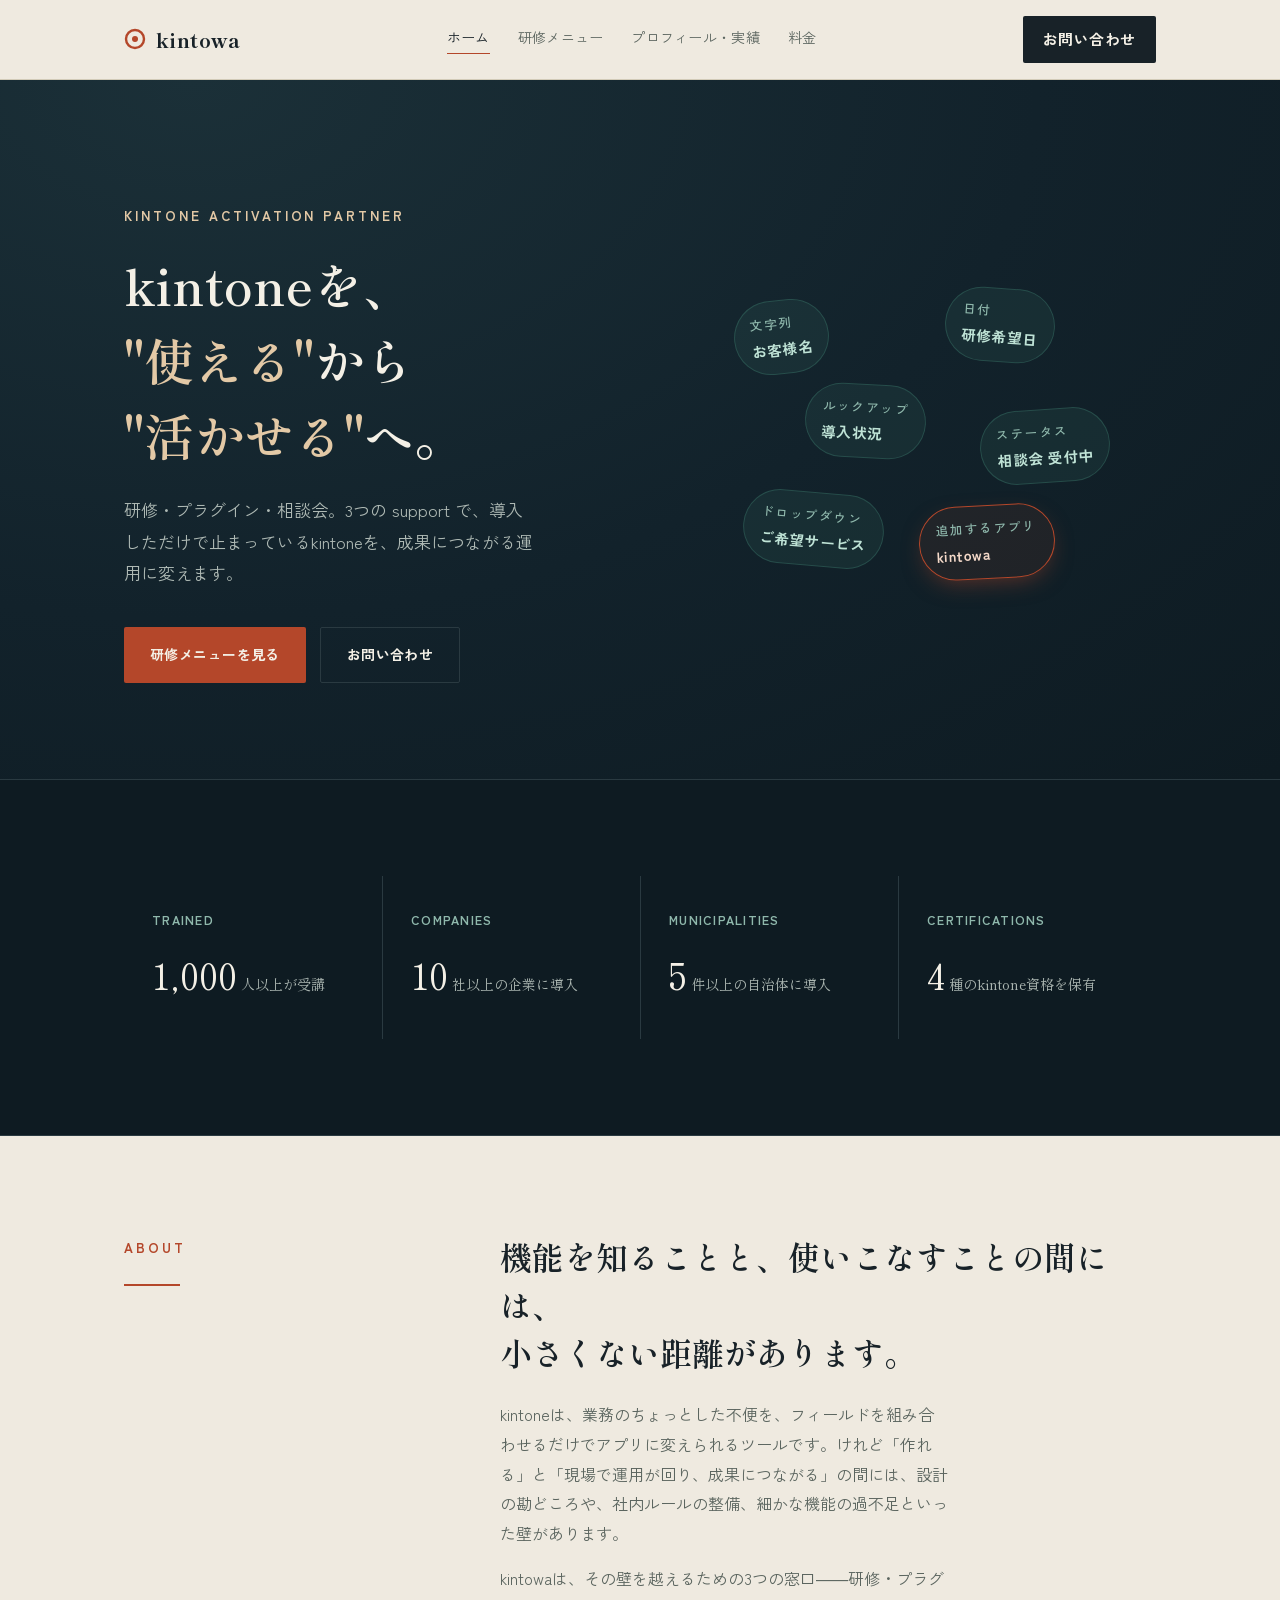
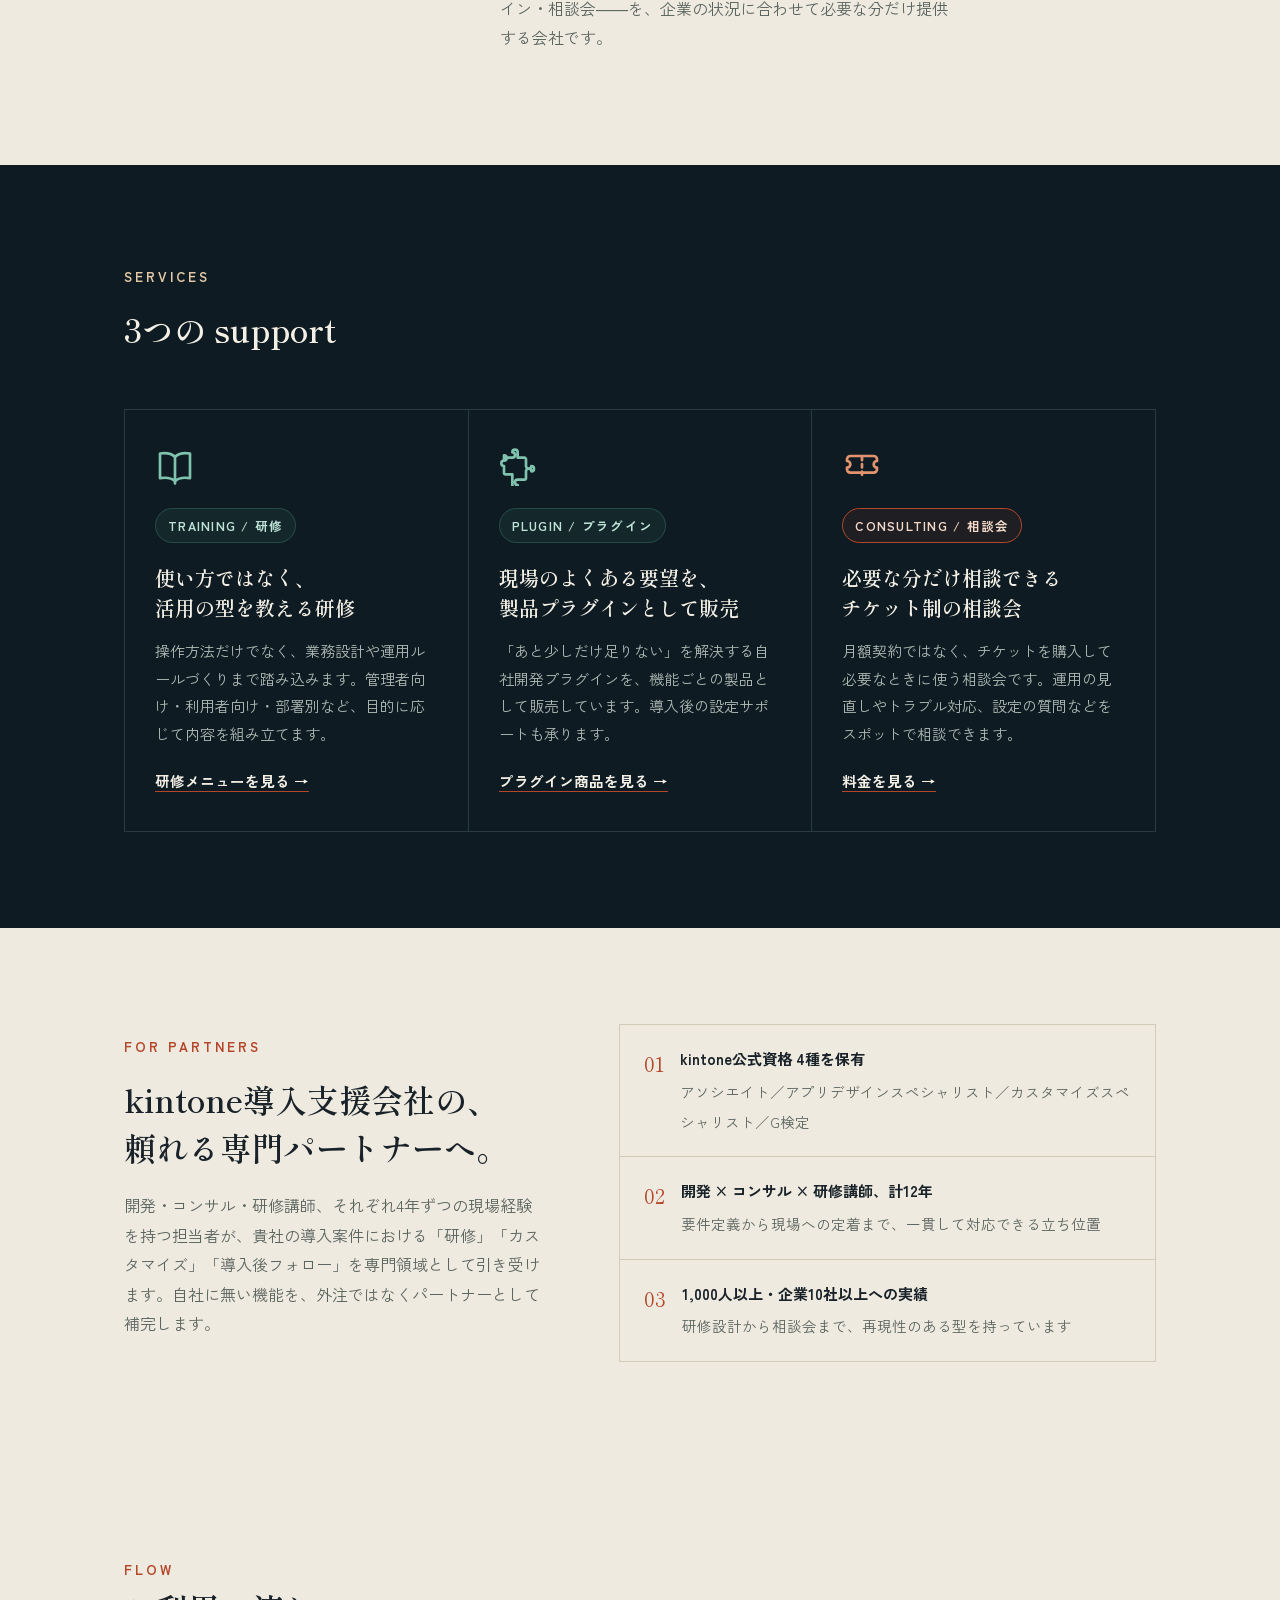
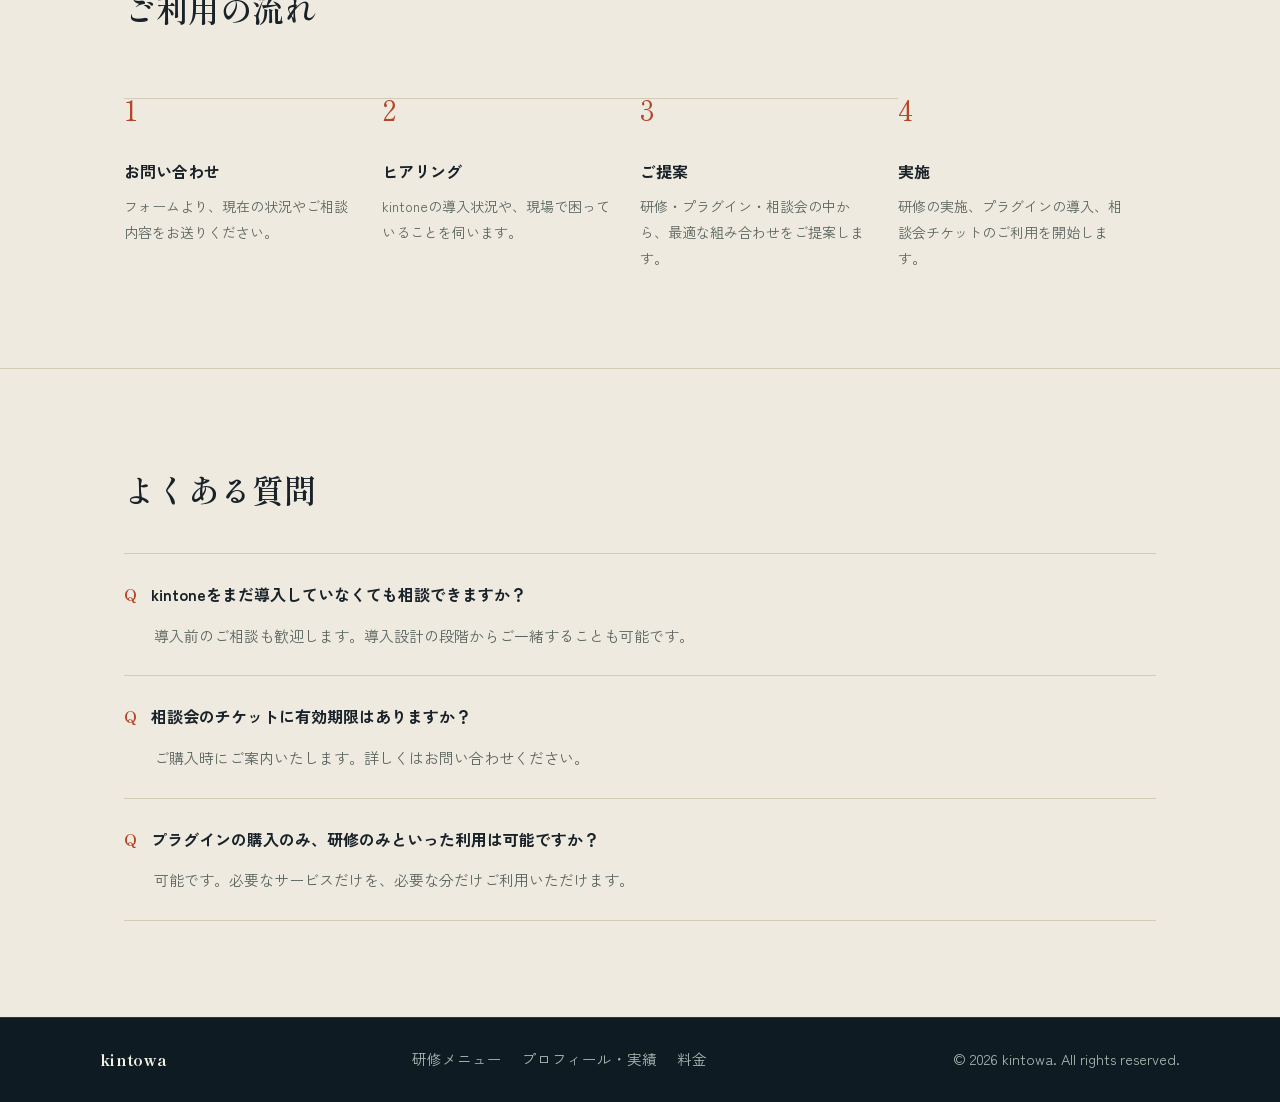
==== commit 45738854: "Add files via upload" ====
--- a/index.html
+++ b/index.html
@@ -105,9 +105,9 @@
           <path d="M4 7h4a1.6 1.6 0 0 0 0-3.2 1.6 1.6 0 0 1 3.2 0V7h4a1 1 0 0 1 1 1v4a1.6 1.6 0 0 0 3.2 0 1.6 1.6 0 0 1 0 3.2 1.6 1.6 0 0 0-3.2 0v4a1 1 0 0 1-1 1h-4a1.6 1.6 0 0 0 0 3.2 1.6 1.6 0 0 1-3.2 0V17H4a1 1 0 0 1-1-1v-4a1.6 1.6 0 0 1 0-3.2 1.6 1.6 0 0 0 0-3.2V8a1 1 0 0 1 1-1z"/>
         </svg>
         <span class="tagchip">PLUGIN / プラグイン</span>
-        <h3>標準機能で足りない部分を、<br>プラグインで補う</h3>
-        <p>現場の細かな要望に応える自社開発プラグインを提供します。導入前の検証から、導入後の設定サポートまで対応します。</p>
-        <a href="price.html" class="svc-link">料金を見る →</a>
+        <h3>現場のよくある要望を、<br>製品プラグインとして販売</h3>
+        <p>「あと少しだけ足りない」を解決する自社開発プラグインを、機能ごとの製品として販売しています。導入後の設定サポートも承ります。</p>
+        <a href="price.html#products" class="svc-link">プラグイン商品を見る →</a>
       </div>
       <div class="svc-card f3">
         <svg class="svc-icon f3" viewBox="0 0 24 24" fill="none" stroke="currentColor" stroke-width="1.6" stroke-linecap="round" stroke-linejoin="round">
--- a/assets/style.css
+++ b/assets/style.css
@@ -0,0 +1,353 @@
+@import url('https://fonts.googleapis.com/css2?family=Shippori+Mincho:wght@400;600;800&family=Zen+Kaku+Gothic+New:wght@400;500;700&display=swap');
+
+:root{
+  --bg-dark:#12222B;
+  --bg-dark-2:#0E1B22;
+  --bg-light:#EFEAE0;
+  --ink:#182228;
+  --paper:#F4F0E6;
+  --muted-on-light:#5B655F;
+  --muted-on-dark:#AEB9B4;
+  --stamp:#B4472A;
+  --stamp-soft:#B4472A1a;
+  --field:#3E7A6B;
+  --field-soft:#3E7A6B26;
+  --line-light:#D2CBB8;
+  --line-dark:#2A3A41;
+  --radius:2px;
+}
+
+*{box-sizing:border-box;}
+html{scroll-behavior:smooth;}
+body{
+  margin:0;
+  font-family:'Zen Kaku Gothic New', sans-serif;
+  background:var(--bg-light);
+  color:var(--ink);
+  line-height:1.85;
+  -webkit-font-smoothing:antialiased;
+}
+h1,h2,h3{
+  font-family:'Shippori Mincho', serif;
+  font-weight:600;
+  line-height:1.5;
+  margin:0;
+}
+a{color:inherit;text-decoration:none;}
+img,svg{display:block;max-width:100%;}
+.wrap{max-width:1080px;margin:0 auto;padding:0 24px;}
+section{padding:96px 0;}
+@media (max-width:640px){ section{padding:64px 0;} }
+
+.kicker{
+  font-size:13.5px;
+  letter-spacing:.22em;
+  font-weight:700;
+  text-transform:uppercase;
+}
+.on-light .kicker{color:var(--stamp);}
+.on-dark .kicker{color:#E3C9A6;}
+
+/* ---------- Header ---------- */
+header{
+  position:sticky; top:0; z-index:50;
+  background:rgba(239,234,224,.92);
+  backdrop-filter:blur(6px);
+  border-bottom:1px solid var(--line-light);
+}
+.header-inner{
+  max-width:1080px;margin:0 auto;padding:16px 24px;
+  display:flex;align-items:center;justify-content:space-between;
+}
+.brand{display:flex;align-items:center;gap:10px;font-family:'Shippori Mincho',serif;font-size:20px;font-weight:800;letter-spacing:.02em;}
+.brand .ring{width:22px;height:22px;flex:none;}
+nav.links{display:flex;gap:28px;font-size:14px;letter-spacing:.02em;}
+nav.links a{color:var(--muted-on-light);border-bottom:1px solid transparent;padding-bottom:2px;transition:color .15s, border-color .15s;}
+nav.links a:hover,nav.links a.active{color:var(--ink);border-color:var(--stamp);}
+.nav-cta{
+  font-size:14.5px;font-weight:700;color:var(--paper);
+  background:var(--ink);padding:10px 20px;border-radius:var(--radius);
+  letter-spacing:.04em;white-space:nowrap;
+}
+@media (max-width:800px){ nav.links{display:none;} }
+
+/* ---------- Page header (sub pages) ---------- */
+.page-hero{
+  background:radial-gradient(120% 140% at 15% 0%, #1B3038 0%, var(--bg-dark) 55%, var(--bg-dark-2) 100%);
+  color:var(--paper);
+  padding:80px 0 64px;
+}
+.page-hero h1{font-size:clamp(28px,3.8vw,42px);color:var(--paper);margin-top:16px;}
+.page-hero p.lead{margin-top:18px;color:var(--muted-on-dark);font-size:16px;max-width:56ch;}
+.crumb{font-size:14.5px;color:var(--muted-on-dark);}
+.crumb a{color:var(--muted-on-dark);border-bottom:1px solid var(--line-dark);}
+.crumb a:hover{color:var(--paper);}
+
+/* ---------- Hero (home) ---------- */
+.hero{
+  background:radial-gradient(120% 140% at 15% 0%, #1B3038 0%, var(--bg-dark) 55%, var(--bg-dark-2) 100%);
+  color:var(--paper);
+  padding-top:120px;
+}
+.hero-grid{
+  display:grid;grid-template-columns:1.1fr .9fr;gap:56px;align-items:center;
+}
+@media (max-width:860px){ .hero-grid{grid-template-columns:1fr;} }
+.hero h1{font-size:clamp(32px,4.6vw,50px);color:var(--paper);margin-top:18px;}
+.hero h1 em{font-style:normal;color:#E3C9A6;}
+.hero p.lead{margin-top:22px;color:var(--muted-on-dark);font-size:17px;max-width:46ch;}
+.hero-cta{display:flex;gap:14px;margin-top:38px;flex-wrap:wrap;}
+.btn{
+  display:inline-flex;align-items:center;gap:8px;
+  padding:14px 26px;border-radius:var(--radius);
+  font-size:14px;font-weight:700;letter-spacing:.03em;
+  transition:transform .15s ease, background .15s ease;
+}
+.btn:hover{transform:translateY(-1px);}
+.btn-primary{background:var(--stamp);color:var(--paper);}
+.btn-primary:hover{background:#9C3B21;}
+.btn-ghost{border:1px solid var(--line-dark);color:var(--paper);}
+.btn-ghost:hover{border-color:var(--paper);}
+.on-light .btn-ghost{border:1px solid var(--line-light);color:var(--ink);}
+.on-light .btn-ghost:hover{border-color:var(--ink);}
+
+/* field-chip cluster (signature element) */
+.chips{position:relative;height:320px;}
+.chip{
+  position:absolute;
+  font-family:'Zen Kaku Gothic New',sans-serif;
+  font-size:14.5px;font-weight:700;letter-spacing:.02em;
+  padding:10px 16px;border-radius:999px;
+  background:var(--field-soft);
+  color:#BFE3D6;
+  border:1px solid #3E7A6B66;
+  white-space:nowrap;
+}
+.chip span.tag{display:block;font-size:12.5px;letter-spacing:.12em;color:#8FB8AC;font-weight:500;margin-bottom:2px;}
+.chip.c1{top:6%; left:4%;  transform:rotate(-6deg);}
+.chip.c2{top:2%; left:52%; transform:rotate(4deg);}
+.chip.c3{top:32%; left:20%; transform:rotate(3deg);}
+.chip.c4{top:40%; left:60%; transform:rotate(-4deg);}
+.chip.c5{top:66%; left:6%;  transform:rotate(5deg);}
+.chip.c6{top:70%; left:46%; transform:rotate(-3deg);}
+.chip.highlight{
+  background:var(--stamp-soft);
+  border:1px solid var(--stamp);
+  color:#F4D9C9;
+  box-shadow:0 8px 24px -8px rgba(180,71,42,.55);
+}
+@media (max-width:860px){ .chips{height:260px;} .chip{font-size:12.5px;padding:8px 12px;} }
+@media (max-width:480px){ .chips{display:none;} }
+
+/* ---------- Stats (signature: kintone record-list style) ---------- */
+.stats{background:var(--bg-dark-2);color:var(--paper);border-top:1px solid var(--line-dark);border-bottom:1px solid var(--line-dark);}
+.stats-table{display:grid;grid-template-columns:repeat(4,1fr);}
+@media (max-width:820px){ .stats-table{grid-template-columns:repeat(2,1fr);} }
+.stat-cell{padding:32px 28px;border-left:1px solid var(--line-dark);}
+.stat-cell:first-child{border-left:none;}
+@media (max-width:820px){ .stat-cell:nth-child(2n+1){border-left:none;} .stat-cell{border-top:1px solid var(--line-dark);} .stat-cell:nth-child(-n+2){border-top:none;} }
+.stat-cell .stat-label{font-size:12.5px;letter-spacing:.1em;color:#8FB8AC;font-weight:700;margin-bottom:10px;}
+.stat-cell .stat-num{font-family:'Shippori Mincho',serif;font-size:clamp(26px,3vw,36px);color:var(--paper);}
+.stat-cell .stat-num small{font-size:14px;color:var(--muted-on-dark);font-weight:400;margin-left:4px;}
+
+/* ---------- About ---------- */
+.about{background:var(--bg-light);}
+.about-grid{display:grid;grid-template-columns:.5fr 1fr;gap:48px;}
+@media (max-width:720px){ .about-grid{grid-template-columns:1fr;} }
+.about h2{font-size:clamp(24px,3vw,32px);}
+.about p{color:var(--muted-on-light);max-width:56ch;}
+.rule{width:56px;height:2px;background:var(--stamp);margin:22px 0;}
+
+/* ---------- Services (icon cards) ---------- */
+.services{background:var(--bg-dark-2);color:var(--paper);}
+.services .sec-head{max-width:60ch;margin-bottom:56px;}
+.services h2{color:var(--paper);font-size:clamp(24px,3vw,32px);margin-top:14px;}
+.svc-grid{display:grid;grid-template-columns:repeat(3,1fr);gap:1px;background:var(--line-dark);border:1px solid var(--line-dark);}
+@media (max-width:820px){ .svc-grid{grid-template-columns:1fr;} }
+.svc-card{background:var(--bg-dark-2);padding:36px 30px;}
+.svc-icon{width:40px;height:40px;margin-bottom:22px;}
+.svc-icon.f1{color:#7FC2AE;}
+.svc-icon.f2{color:#7FC2AE;}
+.svc-icon.f3{color:#E3946F;}
+.svc-card .tagchip{
+  display:inline-block;font-size:12.5px;font-weight:700;letter-spacing:.1em;
+  padding:5px 12px;border-radius:999px;margin-bottom:20px;
+}
+.svc-card.f1 .tagchip,.svc-card.f2 .tagchip{background:var(--field-soft);color:#BFE3D6;border:1px solid #3E7A6B66;}
+.svc-card.f3 .tagchip{background:var(--stamp-soft);color:#F4D9C9;border:1px solid var(--stamp);}
+.svc-card h3{color:var(--paper);font-size:20px;margin-bottom:14px;}
+.svc-card p{color:var(--muted-on-dark);font-size:15px;margin:0 0 18px;}
+.svc-card .svc-link{font-size:14.5px;font-weight:700;color:var(--paper);border-bottom:1px solid var(--stamp);}
+
+/* ---------- Partner section ---------- */
+.partner{background:var(--bg-light);}
+.partner-grid{display:grid;grid-template-columns:.9fr 1.1fr;gap:56px;align-items:center;}
+@media (max-width:860px){ .partner-grid{grid-template-columns:1fr;} }
+.partner h2{font-size:clamp(24px,3vw,32px);}
+.partner p{color:var(--muted-on-light);max-width:52ch;}
+.partner-badges{display:flex;flex-direction:column;gap:1px;background:var(--line-light);border:1px solid var(--line-light);}
+.partner-badge{background:var(--bg-light);padding:20px 24px;display:flex;gap:16px;align-items:flex-start;}
+.partner-badge .mk{font-family:'Shippori Mincho',serif;color:var(--stamp);font-size:20px;flex:none;}
+.partner-badge .tx b{display:block;font-size:15px;margin-bottom:4px;}
+.partner-badge .tx span{font-size:14.5px;color:var(--muted-on-light);}
+
+/* ---------- Flow ---------- */
+.flow{background:var(--bg-light);}
+.flow .sec-head{max-width:60ch;margin-bottom:52px;}
+.flow h2{font-size:clamp(24px,3vw,32px);}
+.steps{display:grid;grid-template-columns:repeat(4,1fr);gap:0;position:relative;}
+@media (max-width:860px){ .steps{grid-template-columns:1fr;gap:28px;} }
+.step{padding:0 24px 0 0;position:relative;}
+.step:not(:last-child)::after{
+  content:"";position:absolute;top:14px;right:0;width:100%;height:1px;background:var(--line-light);
+}
+@media (max-width:860px){ .step:not(:last-child)::after{display:none;} }
+.step .num{font-family:'Shippori Mincho',serif;font-size:28px;color:var(--stamp);display:block;margin-bottom:14px;}
+.step h4{font-size:16px;font-weight:700;margin-bottom:8px;font-family:'Zen Kaku Gothic New',sans-serif;}
+.step p{color:var(--muted-on-light);font-size:14px;margin:0;}
+
+/* ---------- FAQ ---------- */
+.faq{background:var(--bg-light);border-top:1px solid var(--line-light);}
+.faq h2{font-size:clamp(24px,3vw,32px);margin-bottom:40px;}
+.qa{border-top:1px solid var(--line-light);padding:26px 0;}
+.qa:last-child{border-bottom:1px solid var(--line-light);}
+.qa .q{display:flex;gap:14px;font-weight:700;font-size:16px;}
+.qa .q .mark{color:var(--stamp);font-family:'Shippori Mincho',serif;}
+.qa .a{margin-top:12px;padding-left:30px;color:var(--muted-on-light);font-size:15px;}
+
+/* ---------- Contact ---------- */
+.contact{
+  background:radial-gradient(100% 140% at 85% 100%, #1B3038 0%, var(--bg-dark) 55%, var(--bg-dark-2) 100%);
+  color:var(--paper);
+}
+.contact-inner{display:grid;grid-template-columns:1fr 1fr;gap:56px;align-items:start;}
+@media (max-width:820px){ .contact-inner{grid-template-columns:1fr;} }
+.contact h2{color:var(--paper);font-size:clamp(26px,3.4vw,36px);}
+.contact p.lead{color:var(--muted-on-dark);margin-top:16px;max-width:46ch;}
+.contact-card{
+  background:#0E1B22;border:1px solid var(--line-dark);border-radius:var(--radius);padding:32px;
+}
+.contact-card .row{display:flex;justify-content:space-between;padding:14px 0;border-bottom:1px solid var(--line-dark);font-size:14px;}
+.contact-card .row:last-of-type{border-bottom:none;}
+.contact-card .row span:first-child{color:var(--muted-on-dark);}
+.contact-card .row span:last-child{color:var(--paper);font-weight:700;}
+.contact-note{margin-top:18px;font-size:13.5px;color:var(--muted-on-dark);line-height:1.7;}
+
+/* ---------- Footer ---------- */
+footer{background:var(--bg-dark-2);color:var(--muted-on-dark);border-top:1px solid var(--line-dark);}
+.footer-inner{display:flex;justify-content:space-between;align-items:center;padding:28px 0;font-size:14.5px;flex-wrap:wrap;gap:12px;}
+.footer-inner .brand{color:var(--paper);font-size:15px;}
+.footer-links{display:flex;gap:20px;font-size:14.5px;}
+.footer-links a:hover{color:var(--paper);}
+
+/* ---------- Course content (accordion, easy to edit) ---------- */
+.course-content{margin-top:24px;border-top:1px solid var(--line-dark);padding-top:20px;}
+.course-content summary{
+  cursor:pointer;list-style:none;display:flex;align-items:center;gap:8px;
+  font-size:14.5px;font-weight:700;color:var(--paper);
+}
+.course-content summary::-webkit-details-marker{display:none;}
+.course-content summary::before{content:"+";color:var(--stamp);font-size:16px;font-weight:700;}
+.course-content[open] summary::before{content:"–";}
+.content-list{margin:16px 0 0;padding-left:0;list-style:none;}
+.content-list li{
+  padding:12px 0 12px 20px;border-top:1px solid var(--line-dark);
+  font-size:14.5px;color:var(--muted-on-dark);position:relative;
+}
+.content-list li:first-child{border-top:none;}
+.content-list li::before{content:"";position:absolute;left:0;top:20px;width:8px;height:1px;background:var(--stamp);}
+.content-list li b{display:block;color:var(--paper);font-size:15px;margin-bottom:3px;font-weight:700;}
+
+/* ---------- Training menu page ---------- */
+.concern{background:var(--bg-light);}
+.concern .sec-head{max-width:60ch;margin-bottom:44px;}
+.concern h2{font-size:clamp(24px,3vw,32px);}
+.concern-grid{display:grid;grid-template-columns:repeat(3,1fr);gap:16px;}
+@media (max-width:820px){ .concern-grid{grid-template-columns:1fr;} }
+.concern-card{background:#fff;border:1px solid var(--line-light);border-radius:var(--radius);padding:26px;}
+.concern-card .voice{font-size:14px;color:var(--muted-on-light);font-style:normal;margin-bottom:14px;}
+.concern-card .voice::before{content:"“";color:var(--stamp);font-family:'Shippori Mincho',serif;font-size:22px;margin-right:2px;}
+.concern-card .rec{font-size:13.5px;letter-spacing:.06em;color:var(--stamp);font-weight:700;margin-bottom:6px;}
+.concern-card .rec-title{font-size:16px;font-weight:700;}
+
+.courses{background:var(--bg-dark-2);color:var(--paper);}
+.courses .sec-head{max-width:60ch;margin-bottom:52px;}
+.courses h2{color:var(--paper);font-size:clamp(24px,3vw,32px);}
+.course-list{display:flex;flex-direction:column;gap:1px;background:var(--line-dark);border:1px solid var(--line-dark);}
+.course-card{background:var(--bg-dark-2);padding:32px;display:grid;grid-template-columns:.9fr 2.1fr;gap:32px;}
+@media (max-width:780px){ .course-card{grid-template-columns:1fr;gap:16px;} }
+.course-card .lvl{font-family:'Shippori Mincho',serif;}
+.course-card .lvl .kicker2{font-size:12.5px;letter-spacing:.14em;color:#E3C9A6;font-weight:700;display:block;margin-bottom:8px;}
+.course-card .lvl h3{color:var(--paper);font-size:22px;}
+.course-meta{display:grid;grid-template-columns:repeat(3,1fr);gap:24px;}
+@media (max-width:560px){ .course-meta{grid-template-columns:1fr;gap:14px;} }
+.course-meta .m-label{font-size:12.5px;letter-spacing:.08em;color:#8FB8AC;font-weight:700;margin-bottom:6px;}
+.course-meta .m-val{font-size:14px;color:var(--paper);}
+.course-meta .m-val.goal{color:var(--muted-on-dark);line-height:1.7;}
+
+/* ---------- Profile page ---------- */
+.profile-head{background:var(--bg-light);}
+.profile-grid{display:grid;grid-template-columns:.9fr 1.1fr;gap:56px;align-items:start;}
+@media (max-width:820px){ .profile-grid{grid-template-columns:1fr;} }
+.profile-card{background:#fff;border:1px solid var(--line-light);border-radius:var(--radius);padding:32px;}
+.profile-card .role{font-size:13.5px;letter-spacing:.1em;color:var(--stamp);font-weight:700;margin-bottom:10px;}
+.profile-card h2{font-size:26px;margin-bottom:18px;}
+.timeline{display:flex;flex-direction:column;gap:0;margin-top:8px;}
+.tl-item{display:grid;grid-template-columns:88px 1fr;gap:18px;padding:18px 0;border-top:1px solid var(--line-light);}
+.tl-item:first-child{border-top:none;}
+.tl-item .dur{font-family:'Shippori Mincho',serif;font-size:15px;color:var(--stamp);}
+.tl-item .role-title{font-weight:700;font-size:15px;margin-bottom:4px;}
+.tl-item p{color:var(--muted-on-light);font-size:14px;margin:0;}
+
+.certs{background:var(--bg-dark-2);color:var(--paper);}
+.certs h2{color:var(--paper);font-size:clamp(24px,3vw,32px);margin-bottom:44px;}
+.cert-grid{display:grid;grid-template-columns:repeat(2,1fr);gap:1px;background:var(--line-dark);border:1px solid var(--line-dark);}
+@media (max-width:640px){ .cert-grid{grid-template-columns:1fr;} }
+.cert-card{background:var(--bg-dark-2);padding:26px 28px;display:flex;gap:16px;align-items:flex-start;}
+.cert-card .cmk{width:34px;height:34px;flex:none;color:#7FC2AE;}
+.cert-card b{display:block;font-size:15px;color:var(--paper);margin-bottom:4px;}
+.cert-card span{font-size:14.5px;color:var(--muted-on-dark);}
+
+.track-record{background:var(--bg-light);}
+.track-record h2{font-size:clamp(24px,3vw,32px);margin-bottom:44px;}
+
+/* ---------- Plugin products (price page) ---------- */
+.products{background:var(--bg-dark-2);color:var(--paper);}
+.products .sec-head{max-width:60ch;margin-bottom:44px;}
+.products h2{color:var(--paper);font-size:clamp(24px,3vw,32px);}
+.product-grid{display:grid;grid-template-columns:repeat(3,1fr);gap:1px;background:var(--line-dark);border:1px solid var(--line-dark);}
+@media (max-width:820px){ .product-grid{grid-template-columns:1fr;} }
+.product-card{background:var(--bg-dark-2);padding:28px;}
+.product-card .p-tag{font-size:12.5px;letter-spacing:.08em;color:#8FB8AC;font-weight:700;margin-bottom:14px;}
+.product-card h4{color:var(--paper);font-size:17px;margin-bottom:10px;font-family:'Shippori Mincho',serif;}
+.product-card p{color:var(--muted-on-dark);font-size:14.5px;margin:0 0 18px;}
+.product-card .p-price{font-family:'Shippori Mincho',serif;font-size:22px;color:var(--stamp);}
+.product-card .p-price small{font-size:13px;color:var(--muted-on-dark);font-weight:400;font-family:'Zen Kaku Gothic New',sans-serif;margin-left:4px;}
+
+/* ---------- Price page ---------- */
+.price-toggle-note{background:var(--bg-light);}
+.price-plans{display:grid;grid-template-columns:repeat(2,1fr);gap:24px;}
+@media (max-width:820px){ .price-plans{grid-template-columns:1fr;} }
+.plan-card{background:#fff;border:1px solid var(--line-light);border-radius:var(--radius);padding:32px;position:relative;}
+.plan-card.direct{border-color:var(--stamp);box-shadow:0 12px 30px -18px rgba(180,71,42,.35);}
+.plan-card .plan-tag{font-size:12.5px;letter-spacing:.1em;font-weight:700;color:var(--stamp);margin-bottom:12px;display:block;}
+.plan-card h3{font-size:20px;margin-bottom:8px;}
+.plan-card .plan-note{font-size:14.5px;color:var(--muted-on-light);margin-bottom:24px;}
+.plan-row{display:flex;justify-content:space-between;align-items:baseline;padding:16px 0;border-top:1px solid var(--line-light);}
+.plan-row:first-of-type{border-top:none;}
+.plan-row .p-name{font-size:14px;color:var(--muted-on-light);}
+.plan-row .p-val{font-family:'Shippori Mincho',serif;font-size:18px;}
+.plan-row .p-val small{font-size:13.5px;color:var(--muted-on-light);font-weight:400;margin-left:4px;font-family:'Zen Kaku Gothic New',sans-serif;}
+
+.trial-cta{
+  background:radial-gradient(100% 140% at 15% 0%, #1B3038 0%, var(--bg-dark) 55%, var(--bg-dark-2) 100%);
+  color:var(--paper);
+}
+.trial-cta .wrap{display:flex;justify-content:space-between;align-items:center;gap:32px;flex-wrap:wrap;}
+.trial-cta h2{color:var(--paper);font-size:clamp(22px,2.8vw,28px);max-width:32ch;}
+.trial-cta p{color:var(--muted-on-dark);margin-top:10px;max-width:40ch;}
+
+@media (prefers-reduced-motion: reduce){
+  html{scroll-behavior:auto;}
+  .btn{transition:none;}
+}
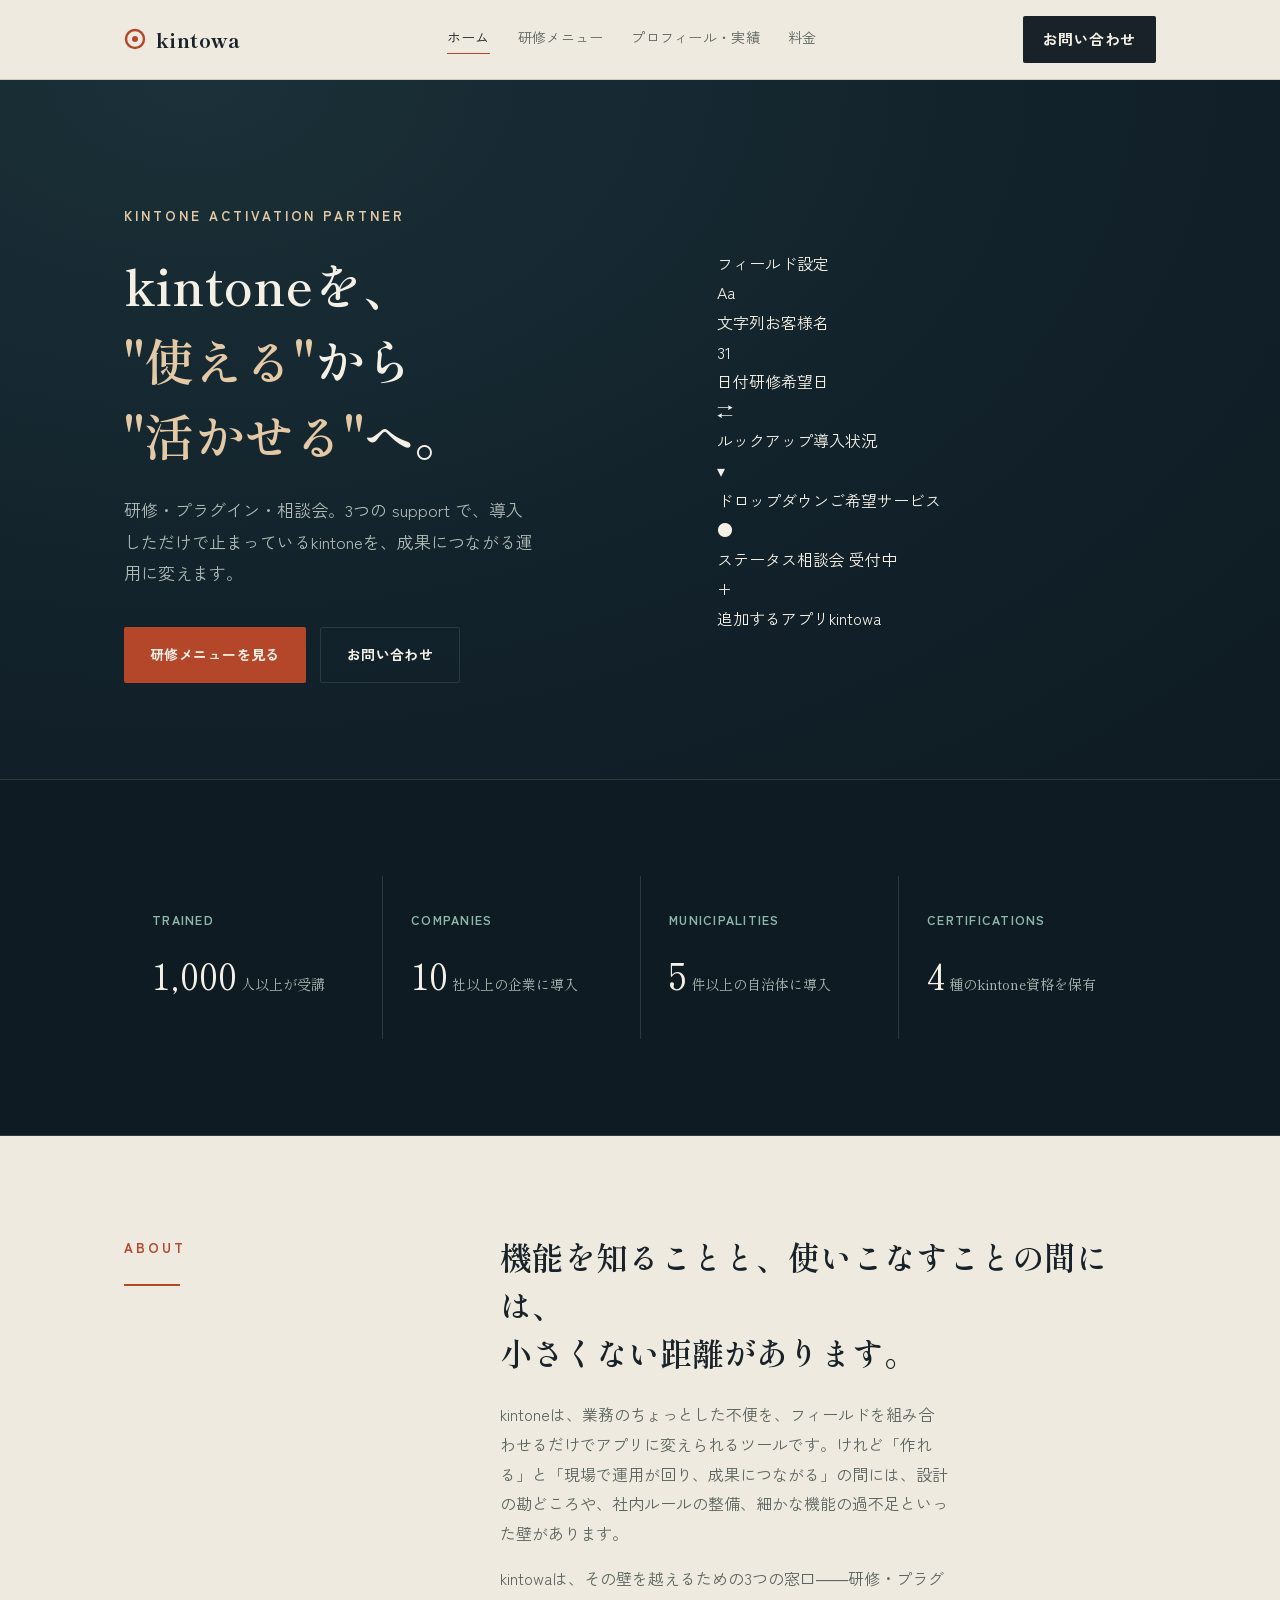
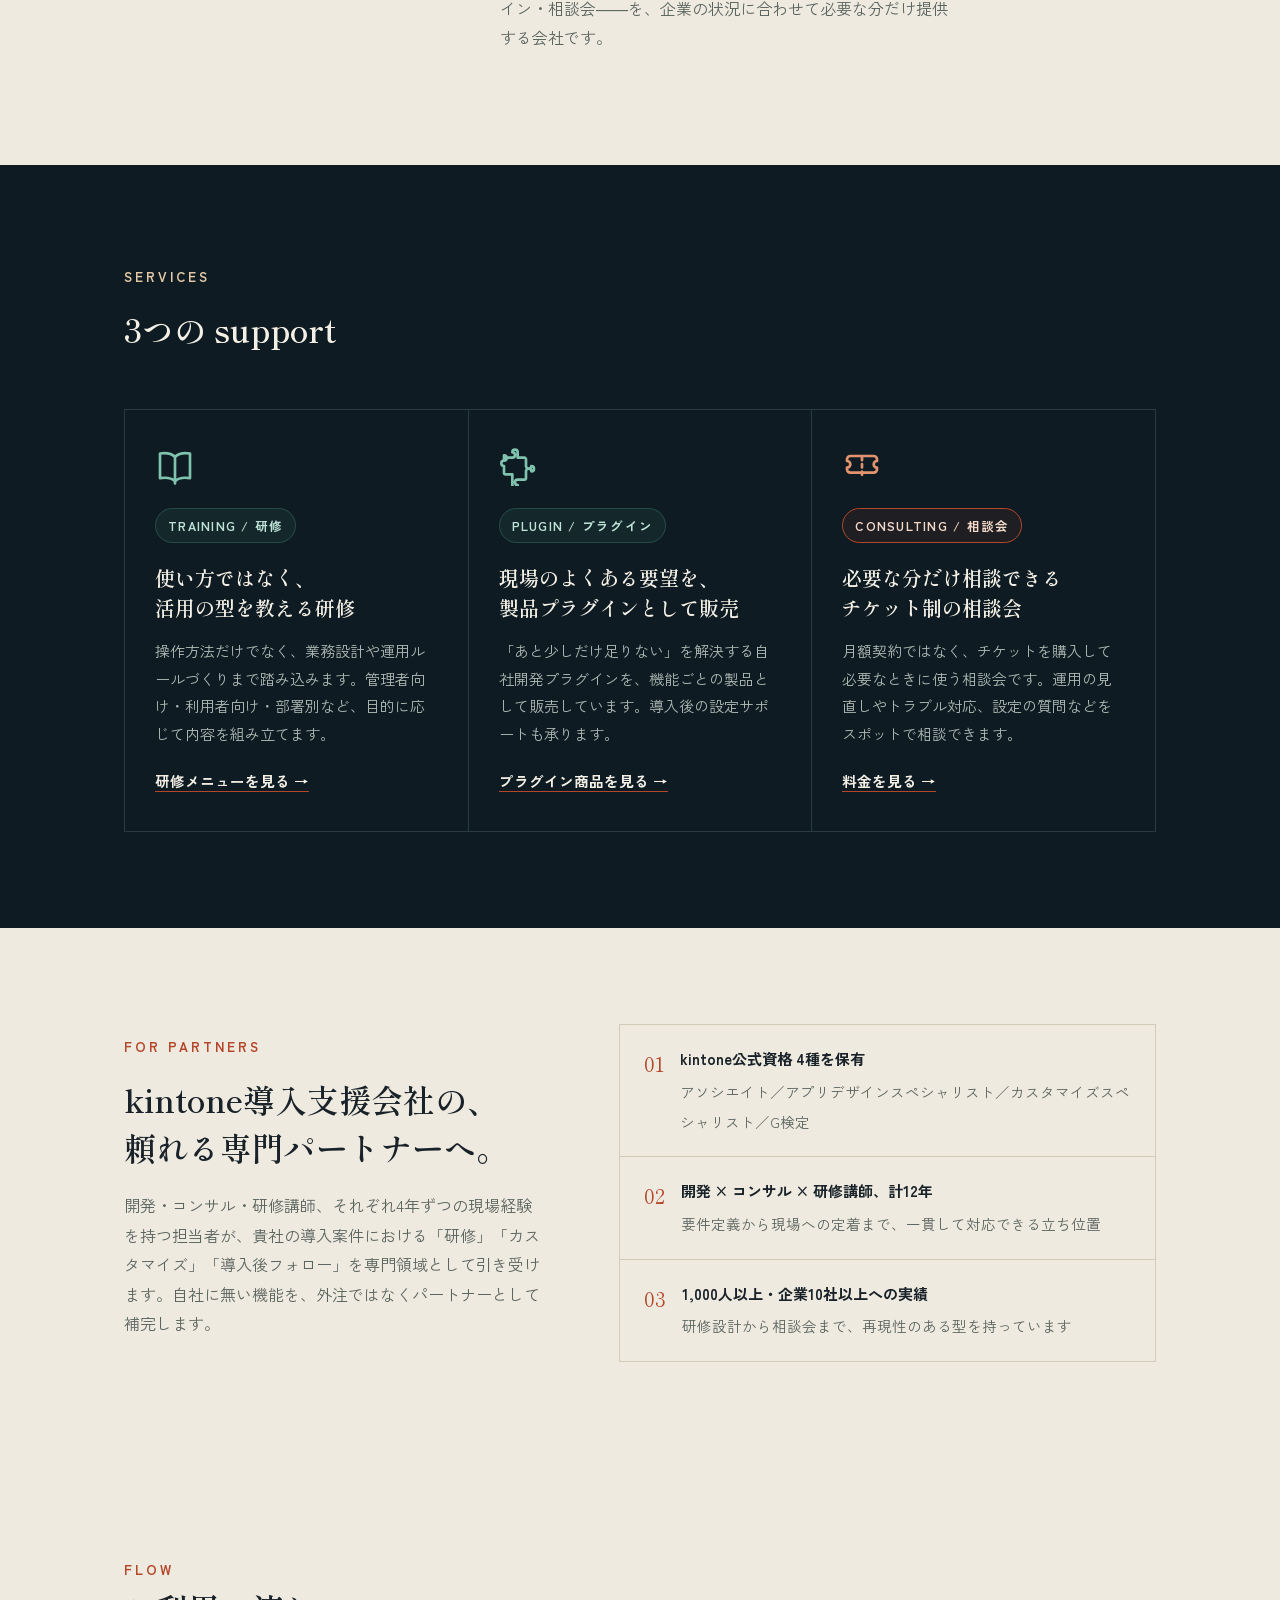
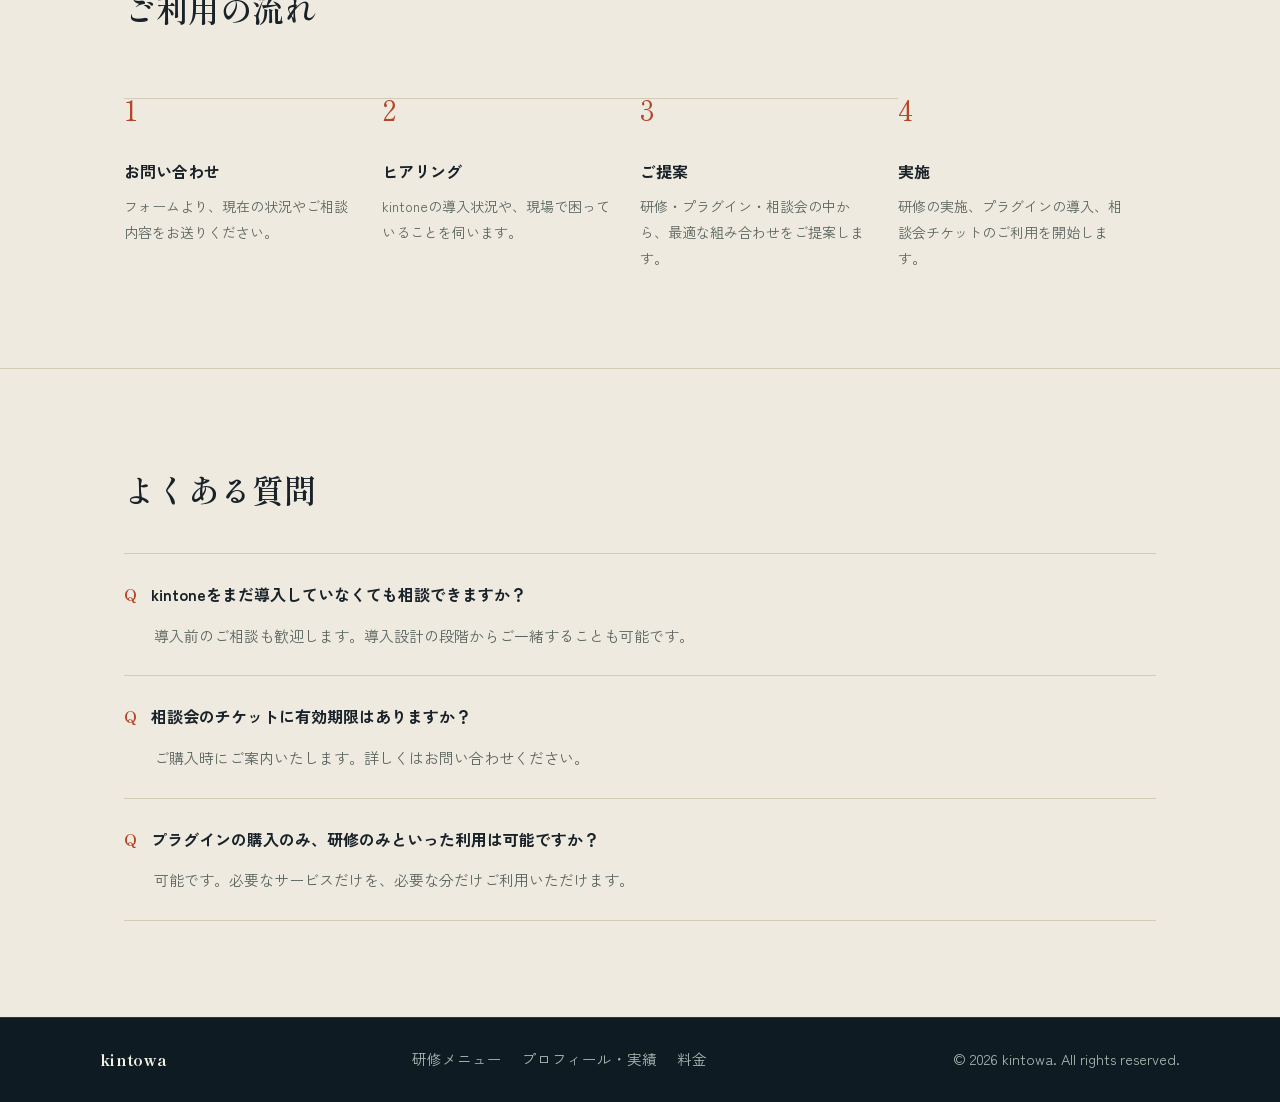
==== commit bd6c09f3: "Add files via upload" ====
--- a/index.html
+++ b/index.html
@@ -36,13 +36,37 @@
         <a href="price.html#contact" class="btn btn-ghost">お問い合わせ</a>
       </div>
     </div>
-    <div class="chips" aria-hidden="true">
-      <div class="chip c1"><span class="tag">文字列</span>お客様名</div>
-      <div class="chip c2"><span class="tag">日付</span>研修希望日</div>
-      <div class="chip c3"><span class="tag">ルックアップ</span>導入状況</div>
-      <div class="chip c4"><span class="tag">ステータス</span>相談会 受付中</div>
-      <div class="chip c5"><span class="tag">ドロップダウン</span>ご希望サービス</div>
-      <div class="chip c6 highlight"><span class="tag">追加するアプリ</span>kintowa</div>
+    <div class="field-panel" aria-hidden="true">
+      <div class="panel-bar">
+        <span class="dot"></span><span class="dot"></span><span class="dot"></span>
+        <span class="panel-title">フィールド設定</span>
+      </div>
+      <div class="panel-body">
+        <div class="field-row">
+          <span class="field-icon">Aa</span>
+          <div class="field-info"><span class="f-type">文字列</span><span class="f-name">お客様名</span></div>
+        </div>
+        <div class="field-row">
+          <span class="field-icon">31</span>
+          <div class="field-info"><span class="f-type">日付</span><span class="f-name">研修希望日</span></div>
+        </div>
+        <div class="field-row">
+          <span class="field-icon">⇄</span>
+          <div class="field-info"><span class="f-type">ルックアップ</span><span class="f-name">導入状況</span></div>
+        </div>
+        <div class="field-row">
+          <span class="field-icon">▾</span>
+          <div class="field-info"><span class="f-type">ドロップダウン</span><span class="f-name">ご希望サービス</span></div>
+        </div>
+        <div class="field-row">
+          <span class="field-icon">●</span>
+          <div class="field-info"><span class="f-type">ステータス</span><span class="f-name">相談会 受付中</span></div>
+        </div>
+        <div class="field-row highlight">
+          <span class="field-icon">+</span>
+          <div class="field-info"><span class="f-type">追加するアプリ</span><span class="f-name">kintowa</span></div>
+        </div>
+      </div>
     </div>
   </div>
 </section>
